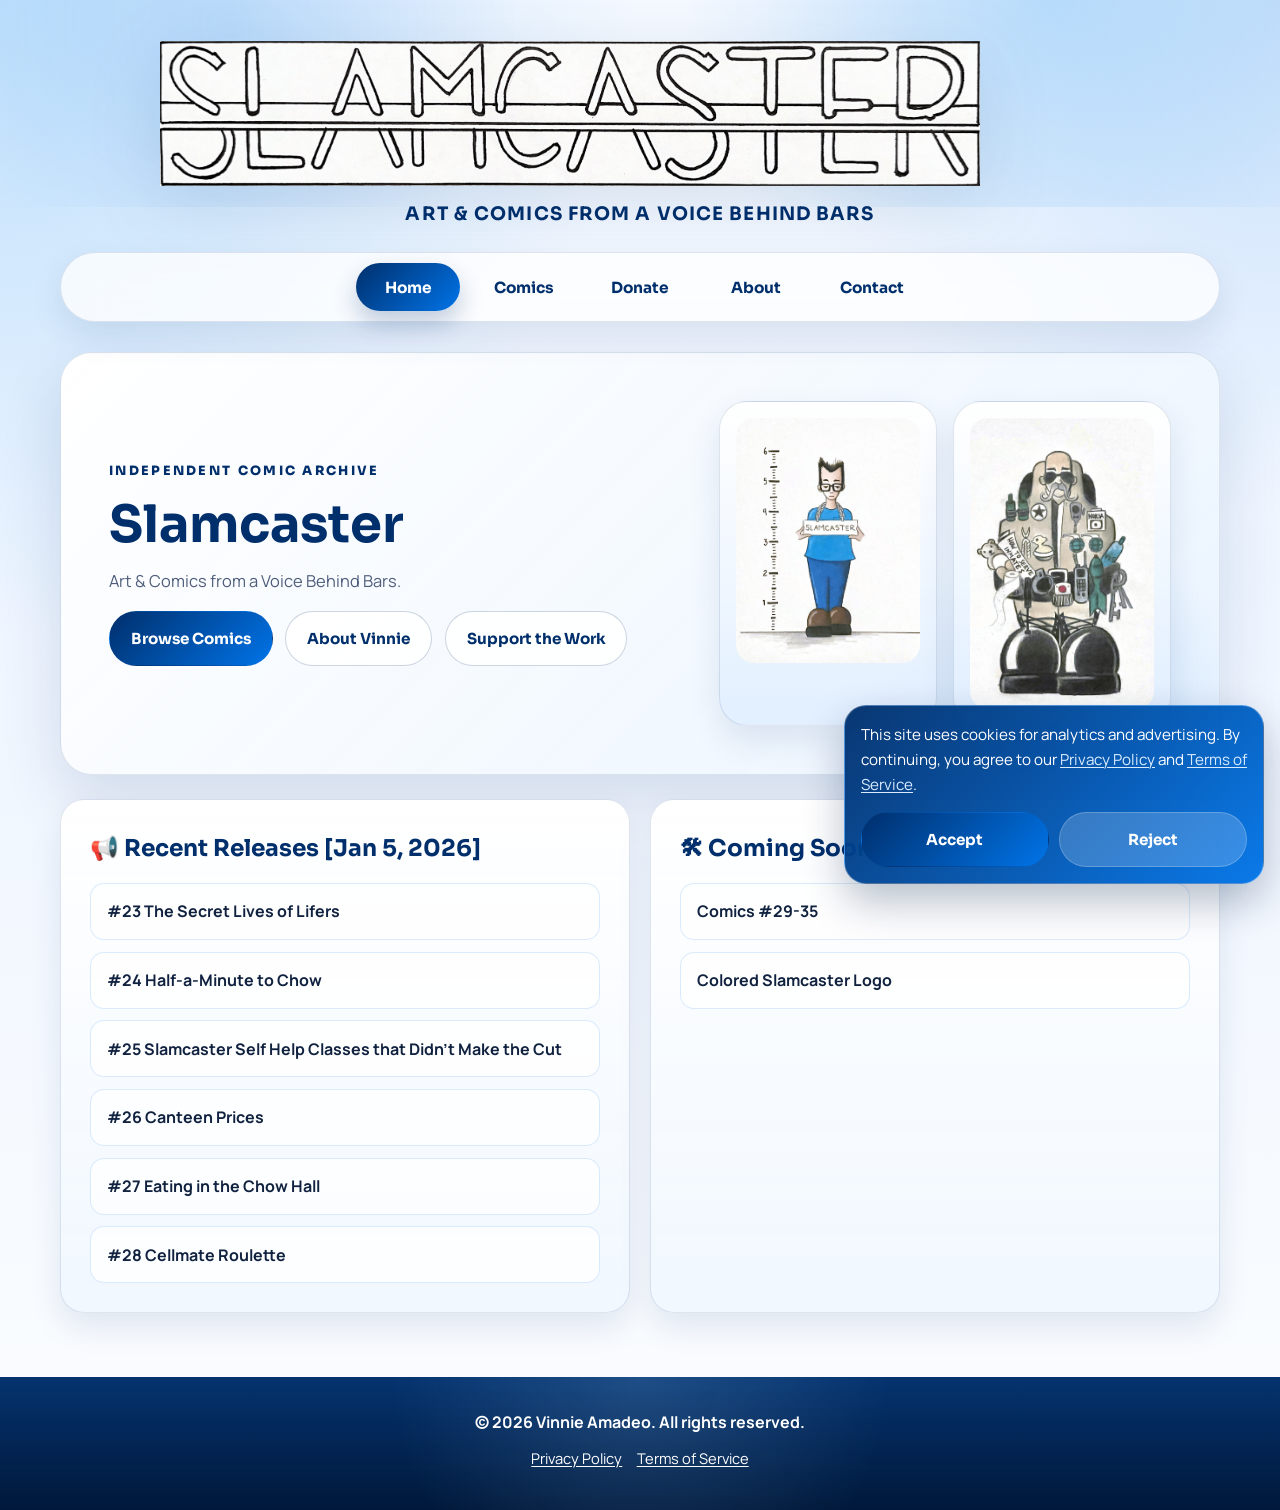
==== index.html @ 53036227 "modernization overhaul" ====
﻿<!DOCTYPE html>
<html lang="en">
<head>
  <meta charset="UTF-8" />
  <meta name="viewport" content="width=device-width, initial-scale=1.0" />
  <title>Slamcaster - Home</title>
  <link rel="icon" type="image/png" href="logos/SCLOGO-PFP-1-min.png" />
  <link rel="stylesheet" href="assets/css/site.css" />
  <script async src="https://www.googletagmanager.com/gtag/js?id=G-ZVPXQR0PH9"></script>
  <script>
    window.dataLayer = window.dataLayer || [];
    function gtag() { dataLayer.push(arguments); }
    gtag("consent", "default", {
      ad_storage: "denied",
      analytics_storage: "denied"
    });
    gtag("js", new Date());
    gtag("config", "G-ZVPXQR0PH9");
  </script>
  <script src="assets/js/site.js" defer></script>
</head>
<body>
  <div class="site-shell">
    <header class="hero-header">
      <div class="page-width header-inner" data-reveal>
        <a class="brand-link" href="index.html" aria-label="Slamcaster home">
          <img class="brand-logo" src="Sc-logo1-1.png" alt="Slamcaster Logo" />
        </a>
        <p class="tagline">Art &amp; Comics from a Voice Behind Bars</p>
      </div>
    </header>

    <div class="nav-shell">
      <div class="page-width nav-inner">
        <button class="menu-toggle" type="button" aria-expanded="false" aria-controls="site-nav" data-menu-toggle>Menu</button>
        <nav class="site-nav" id="site-nav" data-site-nav>
          <a class="nav-link" href="index.html">Home</a>
          <a class="nav-link" href="comics.html">Comics</a>
          <a class="nav-link" href="donate.html">Donate</a>
          <a class="nav-link" href="about.html">About</a>
          <a class="nav-link" href="contact.html">Contact</a>
        </nav>
      </div>
    </div>

    <main class="page page-width">
      <section class="page-hero" data-reveal>
        <div class="hero-copy">
          <p class="eyebrow">Independent Comic Archive</p>
          <h1 class="page-title">Slamcaster</h1>
          <p class="page-intro">Art &amp; Comics from a Voice Behind Bars.</p>
          <div class="hero-actions">
            <a class="button" href="comics.html">Browse Comics</a>
            <a class="button secondary" href="about.html">About Vinnie</a>
            <a class="button secondary" href="donate.html">Support the Work</a>
          </div>
        </div>

        <div class="hero-media">
          <div class="hero-logo-stack">
            <div class="hero-logo-frame">
              <img src="logos/SCLOGO-vinnie-mugshot-1-min.png" alt="Mugshot Logo" />
            </div>
            <div class="hero-logo-frame">
              <img src="logos/SCLOGO-warden-1-min.png" alt="Warden Logo" />
            </div>
          </div>
        </div>
      </section>

      <section class="content-grid two-column-grid">
        <article class="panel" data-reveal>
          <h2 class="panel-title">&#128226; Recent Releases [Jan 5, 2026]</h2>
          <ul class="release-list">
            <li>#23 The Secret Lives of Lifers</li>
            <li>#24 Half-a-Minute to Chow</li>
            <li>#25 Slamcaster Self Help Classes that Didn&#39;t Make the Cut</li>
            <li>#26 Canteen Prices</li>
            <li>#27 Eating in the Chow Hall</li>
            <li>#28 Cellmate Roulette</li>
          </ul>
        </article>

        <article class="panel" data-reveal>
          <h2 class="panel-title">&#128736; Coming Soon</h2>
          <ul class="release-list">
            <li>Comics #29-35</li>
            <li>Colored Slamcaster Logo</li>
          </ul>
        </article>
      </section>
    </main>

    <footer class="site-footer">
      <div class="page-width footer-inner">
        <p class="footer-copy">&copy; 2026 Vinnie Amadeo. All rights reserved.</p>
        <div class="footer-links">
          <a href="privacy.html">Privacy Policy</a>
          <a href="terms.html">Terms of Service</a>
        </div>
      </div>
    </footer>
  </div>
</body>
</html>
---- assets/css/site.css ----
﻿@import url("https://fonts.googleapis.com/css2?family=Manrope:wght@400;500;600;700;800&family=Sora:wght@400;600;700;800&display=swap");

:root {
  --navy: #002f6c;
  --blue: #0074e8;
  --sky: #90caf9;
  --ink: #10223f;
  --muted: #4f5f7b;
  --surface: rgba(255, 255, 255, 0.82);
  --surface-strong: #ffffff;
  --surface-soft: rgba(235, 245, 255, 0.9);
  --border: rgba(0, 47, 108, 0.12);
  --border-strong: rgba(0, 47, 108, 0.2);
  --shadow: 0 24px 60px rgba(0, 47, 108, 0.14);
  --shadow-soft: 0 14px 32px rgba(0, 47, 108, 0.1);
  --radius-xl: 32px;
  --radius-lg: 24px;
  --radius-md: 18px;
  --radius-sm: 14px;
}

*,
*::before,
*::after {
  box-sizing: border-box;
}

html {
  scroll-behavior: smooth;
}

body {
  margin: 0;
  min-height: 100vh;
  font-family: "Manrope", "Trebuchet MS", sans-serif;
  line-height: 1.65;
  color: var(--ink);
  background:
    radial-gradient(circle at top left, rgba(144, 202, 249, 0.55), transparent 32%),
    radial-gradient(circle at top right, rgba(0, 116, 232, 0.18), transparent 26%),
    linear-gradient(180deg, #f5f9ff 0%, #eef5ff 38%, #fbfdff 100%);
}

body::before {
  content: "";
  position: fixed;
  inset: 0;
  pointer-events: none;
  background-image: linear-gradient(rgba(255, 255, 255, 0.28) 1px, transparent 1px),
    linear-gradient(90deg, rgba(255, 255, 255, 0.28) 1px, transparent 1px);
  background-size: 34px 34px;
  mask-image: radial-gradient(circle at center, black 35%, transparent 100%);
  opacity: 0.26;
}

img {
  display: block;
  max-width: 100%;
}

a {
  color: var(--blue);
  text-decoration-thickness: 0.08em;
  text-underline-offset: 0.16em;
}

a:hover {
  text-decoration-color: currentColor;
}

button,
input {
  font: inherit;
}

.site-shell {
  position: relative;
  isolation: isolate;
}

.page-width {
  width: min(1160px, calc(100% - 2rem));
  margin: 0 auto;
}

.hero-header {
  position: relative;
  padding: clamp(1.75rem, 3.2vw, 3rem) 0 1.4rem;
}

.hero-header::before {
  content: "";
  position: absolute;
  inset: 0 0 18% 0;
  background:
    radial-gradient(circle at 18% 12%, rgba(0, 116, 232, 0.12), transparent 28%),
    radial-gradient(circle at 82% 0%, rgba(144, 202, 249, 0.5), transparent 34%);
  z-index: -1;
}

.header-inner {
  display: grid;
  justify-items: center;
  gap: 0.85rem;
  text-align: center;
}

.brand-link {
  display: inline-flex;
  max-width: min(960px, 100%);
}

.brand-logo {
  width: min(100%, 820px);
  height: auto;
  filter: drop-shadow(0 18px 35px rgba(0, 47, 108, 0.12));
}

.tagline {
  margin: 0;
  color: var(--navy);
  font-family: "Sora", "Trebuchet MS", sans-serif;
  font-size: clamp(1rem, 1.45vw, 1.22rem);
  font-weight: 700;
  letter-spacing: 0.06em;
  text-transform: uppercase;
}

.nav-shell {
  position: sticky;
  top: 0;
  z-index: 30;
  padding-bottom: 0.6rem;
}

.nav-inner {
  display: flex;
  align-items: center;
  justify-content: center;
  gap: 1rem;
  padding: 0.6rem 1rem;
  border: 1px solid var(--border);
  border-radius: 999px;
  background: rgba(255, 255, 255, 0.76);
  backdrop-filter: blur(18px);
  box-shadow: var(--shadow-soft);
}

.menu-toggle {
  display: none;
  padding: 0.7rem 1rem;
  border: 1px solid var(--border-strong);
  border-radius: 999px;
  background: var(--surface-strong);
  color: var(--navy);
  font-weight: 800;
  cursor: pointer;
}

.site-nav {
  display: flex;
  flex-wrap: wrap;
  align-items: center;
  justify-content: center;
  gap: 0.75rem;
}

.nav-link {
  display: inline-flex;
  align-items: center;
  justify-content: center;
  min-width: 104px;
  padding: 0.72rem 1.15rem;
  border-radius: 999px;
  color: var(--navy);
  text-decoration: none;
  font-family: "Sora", "Trebuchet MS", sans-serif;
  font-size: 0.96rem;
  font-weight: 700;
  transition: transform 0.2s ease, background-color 0.2s ease, color 0.2s ease,
    box-shadow 0.2s ease;
}

.nav-link:hover,
.nav-link:focus-visible {
  color: var(--surface-strong);
  background: linear-gradient(135deg, var(--navy), var(--blue));
  box-shadow: 0 12px 24px rgba(0, 47, 108, 0.2);
  transform: translateY(-1px);
}

.nav-link[aria-current="page"] {
  color: var(--surface-strong);
  background: linear-gradient(135deg, var(--navy), var(--blue));
  box-shadow: 0 12px 24px rgba(0, 47, 108, 0.24);
}

.page {
  padding: 1.25rem 0 3rem;
}

.page-hero {
  position: relative;
  display: grid;
  grid-template-columns: minmax(0, 1.1fr) minmax(300px, 0.85fr);
  gap: 1.6rem;
  align-items: center;
  padding: clamp(1.5rem, 4vw, 3rem);
  border: 1px solid var(--border);
  border-radius: var(--radius-xl);
  background:
    linear-gradient(135deg, rgba(255, 255, 255, 0.96), rgba(232, 243, 255, 0.9)),
    var(--surface-strong);
  box-shadow: var(--shadow);
  overflow: hidden;
}

.page-hero::after {
  content: "";
  position: absolute;
  inset: auto -5% -45% auto;
  width: min(44vw, 440px);
  aspect-ratio: 1;
  border-radius: 50%;
  background: radial-gradient(circle, rgba(0, 116, 232, 0.16), transparent 68%);
  z-index: 0;
}

.page-hero > * {
  position: relative;
  z-index: 1;
}

.page-hero.hero-single {
  grid-template-columns: 1fr;
}

.hero-copy {
  display: grid;
  gap: 1rem;
}

.eyebrow {
  margin: 0;
  color: var(--navy);
  font-family: "Sora", "Trebuchet MS", sans-serif;
  font-size: 0.8rem;
  font-weight: 800;
  letter-spacing: 0.18em;
  text-transform: uppercase;
}

.page-title {
  margin: 0;
  font-family: "Sora", "Trebuchet MS", sans-serif;
  font-size: clamp(2rem, 4vw, 3.8rem);
  line-height: 1.05;
  color: var(--navy);
}

.page-intro {
  margin: 0;
  max-width: 62ch;
  color: var(--muted);
  font-size: 1.03rem;
}

.hero-actions {
  display: flex;
  flex-wrap: wrap;
  gap: 0.8rem;
}

.hero-media,
.hero-logo-stack,
.image-stack {
  display: grid;
  gap: 1rem;
}

.hero-logo-stack {
  grid-template-columns: repeat(2, minmax(0, 1fr));
}

.hero-logo-frame,
.image-frame,
.landscape-logo-frame {
  padding: 1rem;
  border: 1px solid var(--border);
  border-radius: calc(var(--radius-lg) + 4px);
  background: linear-gradient(180deg, rgba(255, 255, 255, 0.96), rgba(224, 238, 255, 0.92));
  box-shadow: var(--shadow-soft);
}

.hero-logo-frame img,
.image-frame img,
.landscape-logo-frame img {
  width: 100%;
  height: auto;
  border-radius: var(--radius-md);
}

.button {
  display: inline-flex;
  align-items: center;
  justify-content: center;
  gap: 0.45rem;
  padding: 0.88rem 1.3rem;
  border: 1px solid transparent;
  border-radius: 999px;
  background: linear-gradient(135deg, var(--navy), var(--blue));
  color: var(--surface-strong);
  font-family: "Sora", "Trebuchet MS", sans-serif;
  font-size: 0.95rem;
  font-weight: 700;
  text-decoration: none;
  cursor: pointer;
  transition: transform 0.2s ease, box-shadow 0.2s ease, border-color 0.2s ease,
    background-color 0.2s ease;
}

.button:hover,
.button:focus-visible {
  transform: translateY(-1px);
  box-shadow: 0 16px 32px rgba(0, 47, 108, 0.24);
}

.button.secondary {
  border-color: var(--border-strong);
  background: rgba(255, 255, 255, 0.88);
  color: var(--navy);
  box-shadow: none;
}

.button.secondary:hover,
.button.secondary:focus-visible {
  background: var(--surface-strong);
  box-shadow: 0 12px 24px rgba(0, 47, 108, 0.12);
}

.button.small {
  padding: 0.72rem 1rem;
  font-size: 0.88rem;
}

.content-grid {
  display: grid;
  gap: 1.25rem;
  margin-top: 1.5rem;
}

.two-column-grid {
  grid-template-columns: repeat(2, minmax(0, 1fr));
}

.split-layout {
  display: grid;
  grid-template-columns: minmax(0, 1.08fr) minmax(300px, 0.92fr);
  gap: 1.25rem;
  margin-top: 1.5rem;
  align-items: start;
}

.panel,
.legal-article,
.toc-card,
.comic-archive {
  border: 1px solid var(--border);
  border-radius: var(--radius-lg);
  background: linear-gradient(180deg, rgba(255, 255, 255, 0.96), rgba(240, 247, 255, 0.92));
  box-shadow: var(--shadow-soft);
}

.panel {
  padding: clamp(1.2rem, 3vw, 1.8rem);
}

.panel-title {
  margin: 0 0 1rem;
  font-family: "Sora", "Trebuchet MS", sans-serif;
  font-size: clamp(1.15rem, 2vw, 1.45rem);
  color: var(--navy);
}

.panel-subtitle {
  margin: -0.35rem 0 1rem;
  color: var(--muted);
}

.release-list {
  margin: 0;
  padding: 0;
  list-style: none;
  display: grid;
  gap: 0.72rem;
}

.release-list li {
  padding: 0.9rem 1rem;
  border: 1px solid rgba(0, 116, 232, 0.14);
  border-radius: var(--radius-sm);
  background: rgba(255, 255, 255, 0.8);
  font-weight: 700;
  color: var(--ink);
}

.prose-card p,
.legal-article p,
.legal-article li,
.info-card p,
.mail-card p,
.donate-card p {
  margin-top: 0;
  color: var(--ink);
}

.prose-card p:last-child,
.info-card p:last-child,
.mail-card p:last-child,
.donate-card p:last-child {
  margin-bottom: 0;
}

.info-grid {
  display: grid;
  grid-template-columns: repeat(2, minmax(0, 1fr));
  gap: 1.25rem;
  margin-top: 1.5rem;
}

.contact-link {
  font-size: 1.1rem;
  font-weight: 700;
  word-break: break-word;
}

.mail-card address {
  margin: 0;
  font-style: normal;
  font-size: 1.05rem;
  line-height: 1.9;
}

.donate-layout {
  display: grid;
  grid-template-columns: minmax(0, 1.1fr) minmax(300px, 0.9fr);
  gap: 1.25rem;
  margin-top: 1.5rem;
  align-items: start;
}

.fine-print {
  color: var(--muted);
  font-size: 0.96rem;
}

.legal-shell {
  display: grid;
  grid-template-columns: minmax(230px, 280px) minmax(0, 1fr);
  gap: 1.25rem;
  align-items: start;
  margin-top: 1.5rem;
}

.toc-card {
  position: sticky;
  top: 6.2rem;
  padding: 1.15rem;
}

.toc-heading {
  margin: 0 0 0.75rem;
  color: var(--navy);
  font-family: "Sora", "Trebuchet MS", sans-serif;
  font-size: 1rem;
  font-weight: 700;
}

.toc-list {
  display: grid;
  gap: 0.4rem;
}

.toc-list a {
  display: block;
  padding: 0.55rem 0.7rem;
  border-radius: 12px;
  color: var(--muted);
  font-size: 0.94rem;
  font-weight: 700;
  text-decoration: none;
  transition: background-color 0.2s ease, color 0.2s ease;
}

.toc-list a:hover,
.toc-list a:focus-visible {
  background: rgba(0, 116, 232, 0.1);
  color: var(--navy);
}

.toc-list a.toc-sub {
  padding-left: 1.15rem;
  font-size: 0.88rem;
  font-weight: 600;
}

.legal-article {
  padding: clamp(1.3rem, 3vw, 2rem);
}

.legal-article h1,
.legal-article h2,
.legal-article h3 {
  margin-top: 0;
  font-family: "Sora", "Trebuchet MS", sans-serif;
  color: var(--navy);
}

.legal-article h1 {
  margin-bottom: 1.25rem;
  font-size: clamp(1.8rem, 3vw, 2.5rem);
}

.legal-article h2 {
  margin-bottom: 0.7rem;
  font-size: clamp(1.15rem, 2vw, 1.45rem);
}

.legal-article h3 {
  margin-bottom: 0.55rem;
  font-size: 1rem;
}

.legal-article section + section {
  margin-top: 1.4rem;
  padding-top: 1.4rem;
  border-top: 1px solid rgba(0, 47, 108, 0.08);
}

.legal-article ul {
  margin: 0 0 1rem 1.2rem;
  padding: 0;
}

.comic-archive {
  padding: clamp(1.15rem, 3vw, 1.7rem);
  margin-top: 1.5rem;
}

.archive-toolbar {
  display: grid;
  grid-template-columns: minmax(0, 1fr) auto auto;
  gap: 0.85rem;
  align-items: center;
  margin-bottom: 1rem;
}

.search-field {
  display: block;
}

.search-field input {
  width: 100%;
  padding: 0.92rem 1rem;
  border: 1px solid var(--border-strong);
  border-radius: 999px;
  background: rgba(255, 255, 255, 0.88);
  color: var(--ink);
}

.search-field input:focus {
  outline: 2px solid rgba(0, 116, 232, 0.18);
  outline-offset: 2px;
  border-color: rgba(0, 116, 232, 0.38);
}

.count-pill {
  display: inline-flex;
  align-items: center;
  justify-content: center;
  min-height: 46px;
  padding: 0.75rem 1rem;
  border-radius: 999px;
  background: rgba(0, 47, 108, 0.08);
  color: var(--navy);
  font-family: "Sora", "Trebuchet MS", sans-serif;
  font-size: 0.9rem;
  font-weight: 700;
}

.toolbar-actions {
  display: flex;
  flex-wrap: wrap;
  justify-content: flex-end;
  gap: 0.7rem;
}

.comic-grid {
  display: grid;
  grid-template-columns: repeat(2, minmax(0, 1fr));
  gap: 1rem;
}

.comic-card {
  border: 1px solid rgba(0, 47, 108, 0.1);
  border-radius: 22px;
  background: rgba(255, 255, 255, 0.84);
  box-shadow: 0 12px 26px rgba(0, 47, 108, 0.08);
  overflow: hidden;
}

.comic-toggle {
  width: 100%;
  display: flex;
  align-items: center;
  justify-content: space-between;
  gap: 1rem;
  padding: 1rem 1.1rem;
  border: 0;
  background: transparent;
  color: var(--ink);
  text-align: left;
  cursor: pointer;
}

.comic-name {
  font-family: "Sora", "Trebuchet MS", sans-serif;
  font-size: 1rem;
  font-weight: 700;
  color: var(--navy);
}

.comic-arrow {
  flex: 0 0 auto;
  color: var(--blue);
  font-size: 1rem;
  transition: transform 0.25s ease;
}

.comic-card.is-open .comic-arrow {
  transform: rotate(90deg);
}

.comic-panel {
  display: grid;
  grid-template-rows: 0fr;
  transition: grid-template-rows 0.35s ease;
}

.comic-card.is-open .comic-panel {
  grid-template-rows: 1fr;
}

.comic-panel-inner {
  overflow: hidden;
}

.comic-panel-content {
  padding: 0 1.1rem 1.1rem;
}

.comic-actions {
  display: flex;
  flex-wrap: wrap;
  align-items: center;
  justify-content: space-between;
  gap: 0.75rem;
  margin-bottom: 0.9rem;
  color: var(--muted);
  font-size: 0.9rem;
}

.comic-link {
  display: block;
  border-radius: 18px;
  overflow: hidden;
  box-shadow: var(--shadow-soft);
}

.comic-image {
  width: 100%;
  height: auto;
  background: var(--surface-strong);
}

.empty-state {
  margin: 0 0 1rem;
  color: var(--muted);
  font-weight: 700;
}

.landscape-logo-frame {
  margin-top: 1.5rem;
}

.site-footer {
  margin-top: 1rem;
  padding: 2rem 0 2.5rem;
  background:
    radial-gradient(circle at top center, rgba(144, 202, 249, 0.18), transparent 38%),
    linear-gradient(180deg, rgba(0, 47, 108, 0.98), rgba(0, 24, 58, 1));
  color: var(--surface-strong);
}

.footer-inner {
  display: grid;
  gap: 0.65rem;
  justify-items: center;
  text-align: center;
}

.footer-copy {
  margin: 0;
  font-weight: 700;
}

.footer-links {
  display: flex;
  flex-wrap: wrap;
  justify-content: center;
  gap: 0.9rem;
}

.footer-links a {
  color: var(--surface-strong);
  font-size: 0.92rem;
  text-decoration: underline;
}

.cookie-banner {
  position: fixed;
  right: 1rem;
  bottom: 1rem;
  width: min(420px, calc(100% - 2rem));
  padding: 1rem;
  border: 1px solid rgba(255, 255, 255, 0.28);
  border-radius: 22px;
  background: linear-gradient(135deg, rgba(0, 47, 108, 0.96), rgba(0, 116, 232, 0.96));
  color: var(--surface-strong);
  box-shadow: 0 18px 42px rgba(0, 28, 68, 0.28);
  z-index: 50;
}

.cookie-banner p {
  margin: 0 0 0.9rem;
  font-size: 0.95rem;
}

.cookie-banner a {
  color: #d9ecff;
}

.cookie-actions {
  display: flex;
  flex-wrap: wrap;
  gap: 0.65rem;
}

.cookie-actions .button {
  flex: 1 1 140px;
}

.cookie-actions .button.secondary {
  background: rgba(255, 255, 255, 0.18);
  border-color: rgba(255, 255, 255, 0.22);
  color: var(--surface-strong);
}

.sr-only {
  position: absolute;
  width: 1px;
  height: 1px;
  padding: 0;
  margin: -1px;
  overflow: hidden;
  clip: rect(0, 0, 0, 0);
  white-space: nowrap;
  border: 0;
}

.js-ready [data-reveal] {
  opacity: 0;
  transform: translateY(18px);
  transition: opacity 0.45s ease, transform 0.45s ease;
}

.js-ready [data-reveal].is-visible {
  opacity: 1;
  transform: translateY(0);
}

@media (max-width: 980px) {
  .page-hero,
  .split-layout,
  .donate-layout,
  .legal-shell,
  .info-grid {
    grid-template-columns: 1fr;
  }

  .hero-logo-stack,
  .comic-grid,
  .two-column-grid {
    grid-template-columns: 1fr;
  }

  .toc-card {
    position: static;
  }

  .archive-toolbar {
    grid-template-columns: 1fr;
  }

  .toolbar-actions {
    justify-content: flex-start;
  }
}

@media (max-width: 700px) {
  .page-width {
    width: min(100%, calc(100% - 1rem));
  }

  .nav-inner {
    justify-content: space-between;
    border-radius: 28px;
  }

  .menu-toggle {
    display: inline-flex;
  }

  .site-nav {
    position: absolute;
    top: calc(100% + 0.6rem);
    left: 0;
    right: 0;
    display: none;
    padding: 0.75rem;
    border: 1px solid var(--border);
    border-radius: 24px;
    background: rgba(255, 255, 255, 0.96);
    box-shadow: var(--shadow-soft);
  }

  .site-nav.is-open {
    display: grid;
  }

  .nav-link {
    width: 100%;
  }

  .hero-actions,
  .cookie-actions {
    flex-direction: column;
  }

  .button,
  .button.small {
    width: 100%;
  }

  .comic-actions {
    align-items: flex-start;
    flex-direction: column;
  }
}

@media (prefers-reduced-motion: reduce) {
  html {
    scroll-behavior: auto;
  }

  *,
  *::before,
  *::after {
    animation: none !important;
    transition: none !important;
  }
}
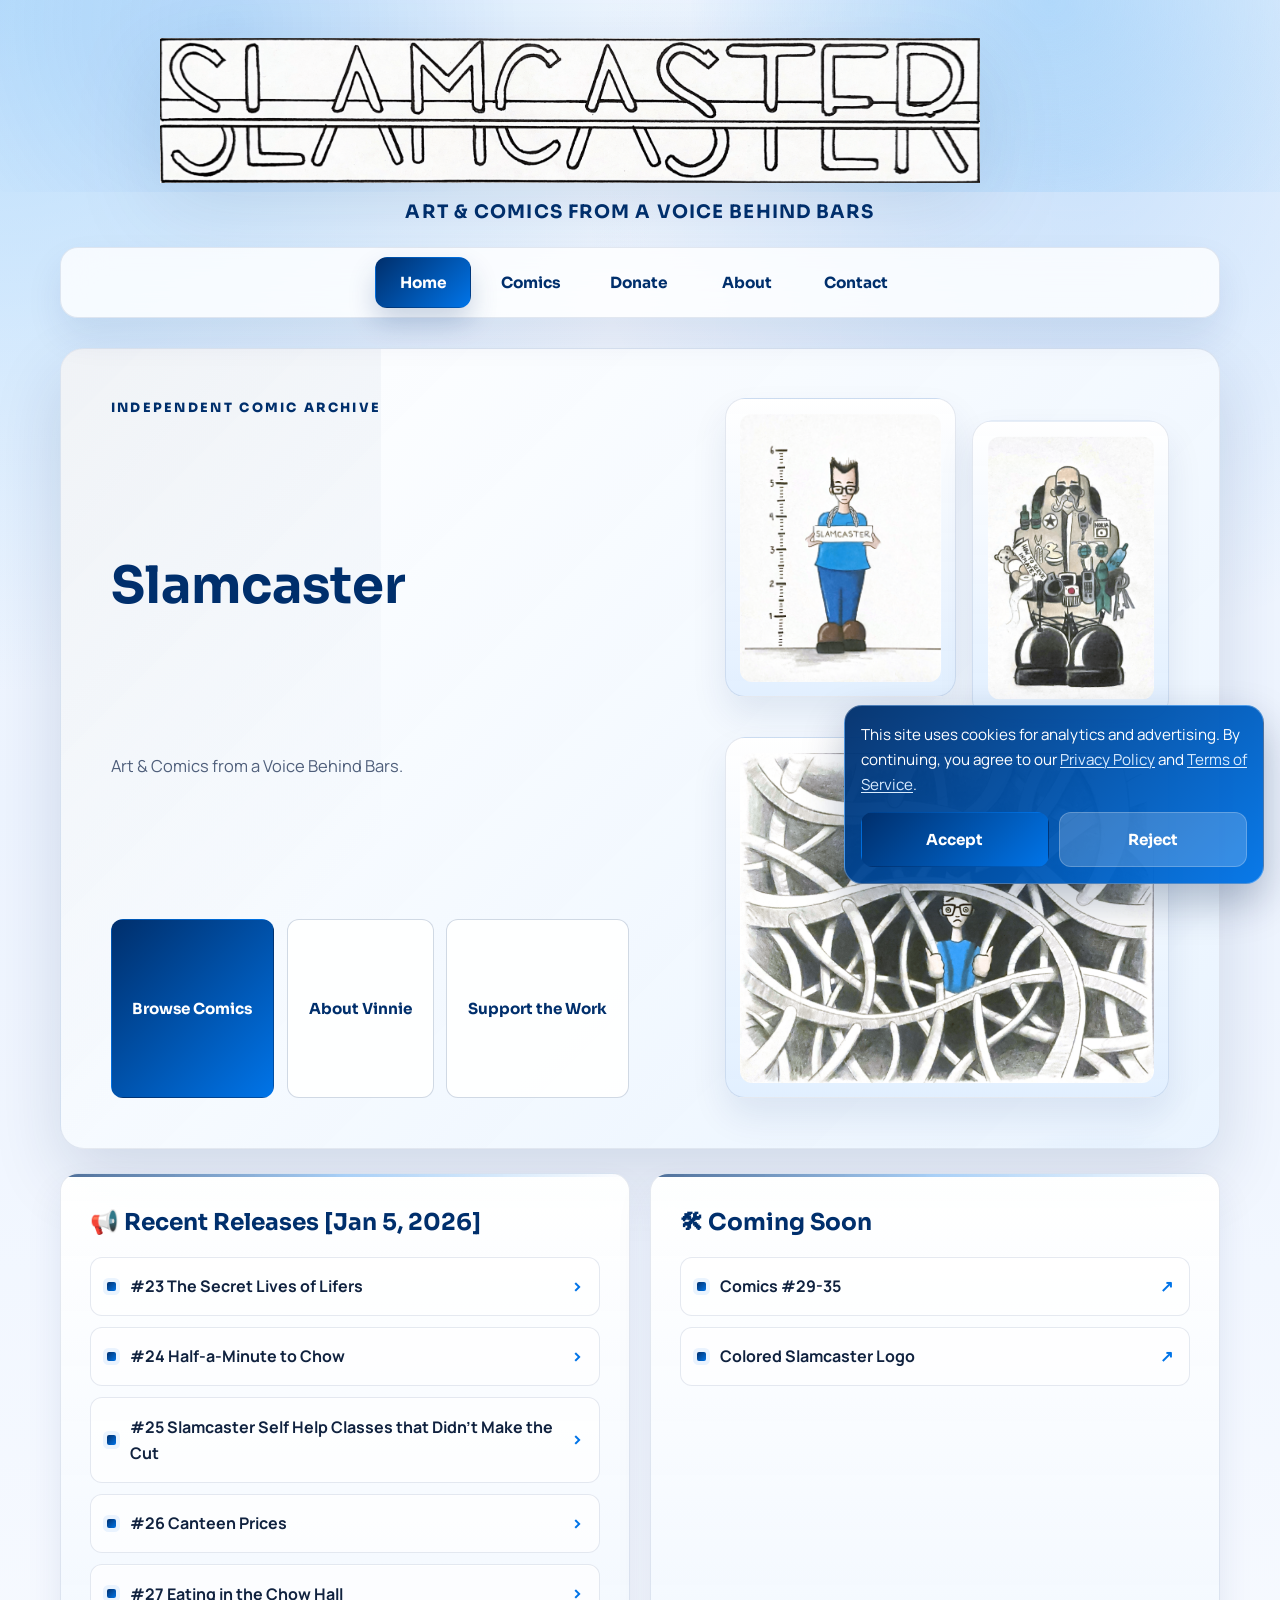
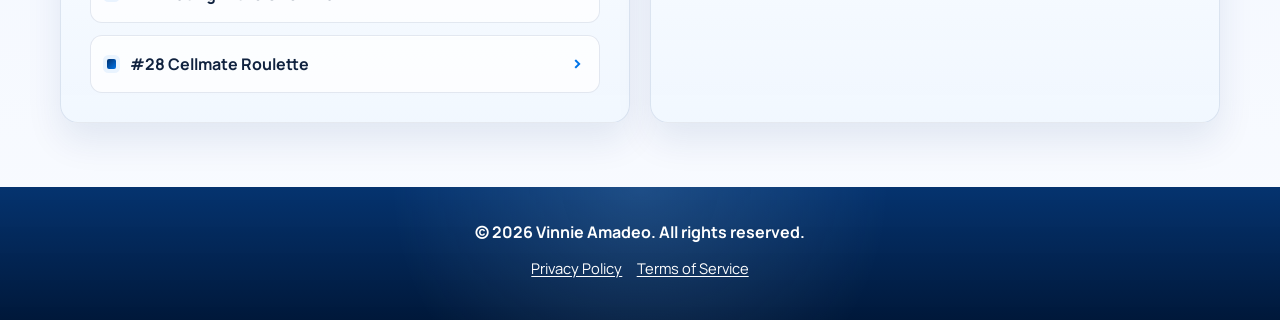
==== commit ff2af07f: "update jacq" ====
--- a/index.html
+++ b/index.html
@@ -44,8 +44,8 @@
     </div>
 
     <main class="page page-width">
-      <section class="page-hero" data-reveal>
-        <div class="hero-copy">
+      <section class="page-hero home-hero" data-reveal>
+        <div class="hero-copy home-hero-copy">
           <p class="eyebrow">Independent Comic Archive</p>
           <h1 class="page-title">Slamcaster</h1>
           <p class="page-intro">Art &amp; Comics from a Voice Behind Bars.</p>
@@ -56,36 +56,41 @@
           </div>
         </div>
 
-        <div class="hero-media">
-          <div class="hero-logo-stack">
-            <div class="hero-logo-frame">
-              <img src="logos/SCLOGO-vinnie-mugshot-1-min.png" alt="Mugshot Logo" />
+        <div class="hero-media home-hero-media">
+          <div class="hero-showcase">
+            <div class="hero-showcase-top">
+              <div class="hero-logo-frame hero-logo-frame-tall">
+                <img src="logos/SCLOGO-vinnie-mugshot-1-min.png" alt="Mugshot Logo" />
+              </div>
+              <div class="hero-logo-frame hero-logo-frame-offset">
+                <img src="logos/SCLOGO-warden-1-min.png" alt="Warden Logo" />
+              </div>
             </div>
-            <div class="hero-logo-frame">
-              <img src="logos/SCLOGO-warden-1-min.png" alt="Warden Logo" />
+            <div class="landscape-logo-frame hero-showcase-wide">
+              <img src="logos/SCLOGO-vinnie-bars-1-min.png" alt="Landscape Logo" />
             </div>
           </div>
         </div>
       </section>
 
-      <section class="content-grid two-column-grid">
-        <article class="panel" data-reveal>
+      <section class="content-grid two-column-grid home-list-grid">
+        <article class="panel home-panel" data-reveal>
           <h2 class="panel-title">&#128226; Recent Releases [Jan 5, 2026]</h2>
           <ul class="release-list">
-            <li>#23 The Secret Lives of Lifers</li>
-            <li>#24 Half-a-Minute to Chow</li>
-            <li>#25 Slamcaster Self Help Classes that Didn&#39;t Make the Cut</li>
-            <li>#26 Canteen Prices</li>
-            <li>#27 Eating in the Chow Hall</li>
-            <li>#28 Cellmate Roulette</li>
+            <li><a class="release-link" href="comics.html#comic-23">#23 The Secret Lives of Lifers</a></li>
+            <li><a class="release-link" href="comics.html#comic-24">#24 Half-a-Minute to Chow</a></li>
+            <li><a class="release-link" href="comics.html#comic-25">#25 Slamcaster Self Help Classes that Didn&#39;t Make the Cut</a></li>
+            <li><a class="release-link" href="comics.html#comic-26">#26 Canteen Prices</a></li>
+            <li><a class="release-link" href="comics.html#comic-27">#27 Eating in the Chow Hall</a></li>
+            <li><a class="release-link" href="comics.html#comic-28">#28 Cellmate Roulette</a></li>
           </ul>
         </article>
 
-        <article class="panel" data-reveal>
+        <article class="panel home-panel" data-reveal>
           <h2 class="panel-title">&#128736; Coming Soon</h2>
           <ul class="release-list">
-            <li>Comics #29-35</li>
-            <li>Colored Slamcaster Logo</li>
+            <li><a class="release-link release-link-upcoming" href="comics.html#upcoming-comics-29-35">Comics #29-35</a></li>
+            <li><a class="release-link release-link-upcoming" href="comics.html#upcoming-colored-slamcaster-logo">Colored Slamcaster Logo</a></li>
           </ul>
         </article>
       </section>
--- a/assets/css/site.css
+++ b/assets/css/site.css
@@ -6,17 +6,17 @@
   --sky: #90caf9;
   --ink: #10223f;
   --muted: #4f5f7b;
-  --surface: rgba(255, 255, 255, 0.82);
+  --surface: rgba(255, 255, 255, 0.84);
   --surface-strong: #ffffff;
-  --surface-soft: rgba(235, 245, 255, 0.9);
-  --border: rgba(0, 47, 108, 0.12);
-  --border-strong: rgba(0, 47, 108, 0.2);
-  --shadow: 0 24px 60px rgba(0, 47, 108, 0.14);
-  --shadow-soft: 0 14px 32px rgba(0, 47, 108, 0.1);
-  --radius-xl: 32px;
-  --radius-lg: 24px;
-  --radius-md: 18px;
-  --radius-sm: 14px;
+  --surface-soft: rgba(233, 243, 255, 0.9);
+  --border: rgba(0, 47, 108, 0.1);
+  --border-strong: rgba(0, 47, 108, 0.18);
+  --shadow: 0 28px 70px rgba(0, 34, 82, 0.14);
+  --shadow-soft: 0 18px 36px rgba(0, 47, 108, 0.09);
+  --radius-xl: 24px;
+  --radius-lg: 18px;
+  --radius-md: 12px;
+  --radius-sm: 8px;
 }
 
 *,
@@ -36,9 +36,9 @@
   line-height: 1.65;
   color: var(--ink);
   background:
-    radial-gradient(circle at top left, rgba(144, 202, 249, 0.55), transparent 32%),
-    radial-gradient(circle at top right, rgba(0, 116, 232, 0.18), transparent 26%),
-    linear-gradient(180deg, #f5f9ff 0%, #eef5ff 38%, #fbfdff 100%);
+    radial-gradient(circle at top left, rgba(144, 202, 249, 0.58), transparent 30%),
+    radial-gradient(circle at 84% 8%, rgba(0, 116, 232, 0.16), transparent 24%),
+    linear-gradient(180deg, #f3f8ff 0%, #edf4ff 42%, #f9fbff 100%);
 }
 
 body::before {
@@ -48,9 +48,9 @@
   pointer-events: none;
   background-image: linear-gradient(rgba(255, 255, 255, 0.28) 1px, transparent 1px),
     linear-gradient(90deg, rgba(255, 255, 255, 0.28) 1px, transparent 1px);
-  background-size: 34px 34px;
+  background-size: 42px 42px;
   mask-image: radial-gradient(circle at center, black 35%, transparent 100%);
-  opacity: 0.26;
+  opacity: 0.18;
 }
 
 img {
@@ -85,16 +85,16 @@
 
 .hero-header {
   position: relative;
-  padding: clamp(1.75rem, 3.2vw, 3rem) 0 1.4rem;
+  padding: clamp(1.5rem, 3vw, 2.75rem) 0 1.2rem;
 }
 
 .hero-header::before {
   content: "";
   position: absolute;
-  inset: 0 0 18% 0;
+  inset: 0 0 22% 0;
   background:
     radial-gradient(circle at 18% 12%, rgba(0, 116, 232, 0.12), transparent 28%),
-    radial-gradient(circle at 82% 0%, rgba(144, 202, 249, 0.5), transparent 34%);
+    radial-gradient(circle at 82% 0%, rgba(144, 202, 249, 0.55), transparent 34%);
   z-index: -1;
 }
 
@@ -113,7 +113,7 @@
 .brand-logo {
   width: min(100%, 820px);
   height: auto;
-  filter: drop-shadow(0 18px 35px rgba(0, 47, 108, 0.12));
+  filter: drop-shadow(0 22px 42px rgba(0, 47, 108, 0.12));
 }
 
 .tagline {
@@ -140,9 +140,9 @@
   gap: 1rem;
   padding: 0.6rem 1rem;
   border: 1px solid var(--border);
-  border-radius: 999px;
-  background: rgba(255, 255, 255, 0.76);
-  backdrop-filter: blur(18px);
+  border-radius: 18px;
+  background: rgba(255, 255, 255, 0.8);
+  backdrop-filter: blur(20px);
   box-shadow: var(--shadow-soft);
 }
 
@@ -150,7 +150,7 @@
   display: none;
   padding: 0.7rem 1rem;
   border: 1px solid var(--border-strong);
-  border-radius: 999px;
+  border-radius: 12px;
   background: var(--surface-strong);
   color: var(--navy);
   font-weight: 800;
@@ -169,9 +169,10 @@
   display: inline-flex;
   align-items: center;
   justify-content: center;
-  min-width: 104px;
-  padding: 0.72rem 1.15rem;
-  border-radius: 999px;
+  min-width: 96px;
+  padding: 0.72rem 1rem;
+  border: 1px solid transparent;
+  border-radius: 12px;
   color: var(--navy);
   text-decoration: none;
   font-family: "Sora", "Trebuchet MS", sans-serif;
@@ -183,16 +184,17 @@
 
 .nav-link:hover,
 .nav-link:focus-visible {
-  color: var(--surface-strong);
-  background: linear-gradient(135deg, var(--navy), var(--blue));
-  box-shadow: 0 12px 24px rgba(0, 47, 108, 0.2);
+  color: var(--navy);
+  border-color: rgba(0, 116, 232, 0.16);
+  background: rgba(233, 243, 255, 0.92);
+  box-shadow: 0 10px 22px rgba(0, 47, 108, 0.1);
   transform: translateY(-1px);
 }
 
 .nav-link[aria-current="page"] {
   color: var(--surface-strong);
   background: linear-gradient(135deg, var(--navy), var(--blue));
-  box-shadow: 0 12px 24px rgba(0, 47, 108, 0.24);
+  box-shadow: 0 14px 28px rgba(0, 47, 108, 0.2);
 }
 
 .page {
@@ -203,26 +205,36 @@
   position: relative;
   display: grid;
   grid-template-columns: minmax(0, 1.1fr) minmax(300px, 0.85fr);
-  gap: 1.6rem;
+  gap: clamp(1.4rem, 3vw, 2.4rem);
   align-items: center;
-  padding: clamp(1.5rem, 4vw, 3rem);
+  padding: clamp(1.5rem, 4vw, 3.1rem);
   border: 1px solid var(--border);
   border-radius: var(--radius-xl);
   background:
-    linear-gradient(135deg, rgba(255, 255, 255, 0.96), rgba(232, 243, 255, 0.9)),
+    linear-gradient(135deg, rgba(255, 255, 255, 0.97), rgba(232, 243, 255, 0.92)),
     var(--surface-strong);
   box-shadow: var(--shadow);
   overflow: hidden;
+  backdrop-filter: blur(14px);
 }
 
 .page-hero::after {
   content: "";
   position: absolute;
-  inset: auto -5% -45% auto;
-  width: min(44vw, 440px);
+  inset: auto -8% -48% auto;
+  width: min(42vw, 420px);
   aspect-ratio: 1;
   border-radius: 50%;
-  background: radial-gradient(circle, rgba(0, 116, 232, 0.16), transparent 68%);
+  background: radial-gradient(circle, rgba(0, 116, 232, 0.16), transparent 66%);
+  z-index: 0;
+}
+
+.page-hero::before {
+  content: "";
+  position: absolute;
+  inset: 0 auto 0 0;
+  width: min(42%, 320px);
+  background: linear-gradient(135deg, rgba(0, 47, 108, 0.06), transparent 75%);
   z-index: 0;
 }
 
@@ -233,6 +245,10 @@
 
 .page-hero.hero-single {
   grid-template-columns: 1fr;
+}
+
+.home-hero {
+  align-items: stretch;
 }
 
 .hero-copy {
@@ -278,6 +294,18 @@
   gap: 1rem;
 }
 
+.hero-showcase {
+  display: grid;
+  gap: 1rem;
+  height: 100%;
+}
+
+.hero-showcase-top {
+  display: grid;
+  grid-template-columns: minmax(0, 1.08fr) minmax(0, 0.92fr);
+  gap: 1rem;
+}
+
 .hero-logo-stack {
   grid-template-columns: repeat(2, minmax(0, 1fr));
 }
@@ -285,9 +313,9 @@
 .hero-logo-frame,
 .image-frame,
 .landscape-logo-frame {
-  padding: 1rem;
+  padding: 0.9rem;
   border: 1px solid var(--border);
-  border-radius: calc(var(--radius-lg) + 4px);
+  border-radius: calc(var(--radius-lg) + 2px);
   background: linear-gradient(180deg, rgba(255, 255, 255, 0.96), rgba(224, 238, 255, 0.92));
   box-shadow: var(--shadow-soft);
 }
@@ -298,6 +326,18 @@
   width: 100%;
   height: auto;
   border-radius: var(--radius-md);
+}
+
+.hero-logo-frame-tall {
+  align-self: stretch;
+}
+
+.hero-logo-frame-offset {
+  transform: translateY(1.4rem);
+}
+
+.hero-showcase-wide {
+  margin-top: 0.15rem;
 }
 
 .button {
@@ -307,7 +347,7 @@
   gap: 0.45rem;
   padding: 0.88rem 1.3rem;
   border: 1px solid transparent;
-  border-radius: 999px;
+  border-radius: 12px;
   background: linear-gradient(135deg, var(--navy), var(--blue));
   color: var(--surface-strong);
   font-family: "Sora", "Trebuchet MS", sans-serif;
@@ -369,10 +409,22 @@
   border-radius: var(--radius-lg);
   background: linear-gradient(180deg, rgba(255, 255, 255, 0.96), rgba(240, 247, 255, 0.92));
   box-shadow: var(--shadow-soft);
+  backdrop-filter: blur(14px);
 }
 
 .panel {
   padding: clamp(1.2rem, 3vw, 1.8rem);
+  position: relative;
+  overflow: hidden;
+}
+
+.panel::before {
+  content: "";
+  position: absolute;
+  inset: 0 0 auto 0;
+  height: 3px;
+  background: linear-gradient(90deg, rgba(0, 47, 108, 0.92), rgba(0, 116, 232, 0.45), transparent);
+  opacity: 0.75;
 }
 
 .panel-title {
@@ -396,12 +448,78 @@
 }
 
 .release-list li {
-  padding: 0.9rem 1rem;
-  border: 1px solid rgba(0, 116, 232, 0.14);
-  border-radius: var(--radius-sm);
-  background: rgba(255, 255, 255, 0.8);
+  margin: 0;
+}
+
+.release-link,
+.future-release-item {
+  display: grid;
+  grid-template-columns: auto 1fr auto;
+  align-items: center;
+  gap: 0.85rem;
+  width: 100%;
+  padding: 0.95rem 1rem;
+  border: 1px solid rgba(0, 47, 108, 0.1);
+  border-radius: 12px;
+  background: rgba(255, 255, 255, 0.74);
+  color: var(--ink);
   font-weight: 700;
-  color: var(--ink);
+  box-shadow: inset 0 1px 0 rgba(255, 255, 255, 0.58);
+}
+
+.release-link {
+  text-decoration: none;
+  transition: transform 0.2s ease, box-shadow 0.2s ease, border-color 0.2s ease,
+    background-color 0.2s ease;
+}
+
+.release-link::before,
+.future-release-item::before {
+  content: "";
+  width: 0.58rem;
+  height: 0.58rem;
+  border-radius: 2px;
+  background: linear-gradient(135deg, var(--navy), var(--blue));
+  box-shadow: 0 0 0 4px rgba(0, 116, 232, 0.08);
+}
+
+.release-link::after {
+  content: "\203A";
+  color: var(--blue);
+  font-size: 1.2rem;
+  line-height: 1;
+}
+
+.release-link:hover,
+.release-link:focus-visible {
+  transform: translateX(4px);
+  border-color: rgba(0, 116, 232, 0.26);
+  background: rgba(246, 250, 255, 0.96);
+  box-shadow: 0 16px 28px rgba(0, 47, 108, 0.1);
+}
+
+.release-link-upcoming::after {
+  content: "\2197";
+  font-size: 1rem;
+}
+
+.home-panel {
+  min-height: 100%;
+}
+
+.home-list-grid {
+  align-items: stretch;
+}
+
+.about-layout,
+.visual-card {
+  align-items: stretch;
+}
+
+.visual-card {
+  display: grid;
+  gap: 1rem;
+  align-content: start;
 }
 
 .prose-card p,
@@ -447,6 +565,20 @@
   gap: 1.25rem;
   margin-top: 1.5rem;
   align-items: start;
+}
+
+.donate-layout-single {
+  grid-template-columns: minmax(0, 760px);
+  justify-content: center;
+}
+
+.donate-image-frame {
+  height: 100%;
+}
+
+.donate-notice-card {
+  justify-self: center;
+  width: 100%;
 }
 
 .fine-print {
@@ -563,7 +695,7 @@
   width: 100%;
   padding: 0.92rem 1rem;
   border: 1px solid var(--border-strong);
-  border-radius: 999px;
+  border-radius: 14px;
   background: rgba(255, 255, 255, 0.88);
   color: var(--ink);
 }
@@ -580,7 +712,7 @@
   justify-content: center;
   min-height: 46px;
   padding: 0.75rem 1rem;
-  border-radius: 999px;
+  border-radius: 14px;
   background: rgba(0, 47, 108, 0.08);
   color: var(--navy);
   font-family: "Sora", "Trebuchet MS", sans-serif;
@@ -603,10 +735,22 @@
 
 .comic-card {
   border: 1px solid rgba(0, 47, 108, 0.1);
-  border-radius: 22px;
+  border-radius: 16px;
   background: rgba(255, 255, 255, 0.84);
-  box-shadow: 0 12px 26px rgba(0, 47, 108, 0.08);
+  box-shadow: 0 14px 28px rgba(0, 47, 108, 0.08);
   overflow: hidden;
+  scroll-margin-top: 7rem;
+  transition: border-color 0.2s ease, box-shadow 0.2s ease, transform 0.2s ease;
+}
+
+.comic-card.is-open {
+  border-color: rgba(0, 47, 108, 0.16);
+  box-shadow: 0 20px 38px rgba(0, 47, 108, 0.12);
+}
+
+.comic-card:target {
+  border-color: rgba(0, 116, 232, 0.36);
+  box-shadow: 0 24px 42px rgba(0, 47, 108, 0.16);
 }
 
 .comic-toggle {
@@ -621,6 +765,17 @@
   color: var(--ink);
   text-align: left;
   cursor: pointer;
+  transition: background-color 0.2s ease;
+}
+
+.comic-toggle:hover,
+.comic-toggle:focus-visible {
+  background: rgba(233, 243, 255, 0.7);
+}
+
+.comic-card.is-open .comic-toggle {
+  background: linear-gradient(180deg, rgba(248, 251, 255, 0.98), rgba(239, 247, 255, 0.94));
+  border-bottom: 1px solid rgba(0, 47, 108, 0.08);
 }
 
 .comic-name {
@@ -672,7 +827,7 @@
 
 .comic-link {
   display: block;
-  border-radius: 18px;
+  border-radius: 12px;
   overflow: hidden;
   box-shadow: var(--shadow-soft);
 }
@@ -691,6 +846,24 @@
 
 .landscape-logo-frame {
   margin-top: 1.5rem;
+}
+
+.future-release-panel {
+  margin-top: 1.25rem;
+}
+
+.future-release-list {
+  grid-template-columns: repeat(2, minmax(0, 1fr));
+}
+
+.future-release-item {
+  scroll-margin-top: 7rem;
+}
+
+.future-release-item:target {
+  border-color: rgba(0, 116, 232, 0.36);
+  background: rgba(245, 250, 255, 0.98);
+  box-shadow: 0 18px 34px rgba(0, 47, 108, 0.12);
 }
 
 .site-footer {
@@ -734,7 +907,7 @@
   width: min(420px, calc(100% - 2rem));
   padding: 1rem;
   border: 1px solid rgba(255, 255, 255, 0.28);
-  border-radius: 22px;
+  border-radius: 18px;
   background: linear-gradient(135deg, rgba(0, 47, 108, 0.96), rgba(0, 116, 232, 0.96));
   color: var(--surface-strong);
   box-shadow: 0 18px 42px rgba(0, 28, 68, 0.28);
@@ -789,6 +962,123 @@
   transform: translateY(0);
 }
 
+.legal-toolbar {
+  display: grid;
+  grid-template-columns: minmax(0, 1fr) auto;
+  gap: 1rem;
+  align-items: start;
+  margin-bottom: 1rem;
+  padding: 1rem;
+  border: 1px solid rgba(0, 47, 108, 0.1);
+  border-radius: 16px;
+  background: rgba(255, 255, 255, 0.78);
+  box-shadow: inset 0 1px 0 rgba(255, 255, 255, 0.55);
+}
+
+.legal-toolbar-main {
+  display: grid;
+  gap: 0.75rem;
+}
+
+.legal-toolbar-copy {
+  margin: 0;
+  color: var(--muted);
+  font-size: 0.95rem;
+}
+
+.legal-search {
+  max-width: 520px;
+}
+
+.legal-toolbar-side {
+  display: grid;
+  gap: 0.75rem;
+  justify-items: end;
+}
+
+.legal-count {
+  min-width: 118px;
+}
+
+.legal-toolbar-actions {
+  justify-content: flex-end;
+}
+
+.legal-article[data-legal-accordion] {
+  padding-bottom: 1.2rem;
+}
+
+.legal-article[data-legal-accordion] > section {
+  margin-top: 0;
+}
+
+.legal-section {
+  overflow: hidden;
+  border: 1px solid rgba(0, 47, 108, 0.12);
+  border-radius: 16px;
+  background: rgba(255, 255, 255, 0.78);
+  box-shadow: 0 10px 24px rgba(0, 47, 108, 0.08);
+}
+
+.legal-section + .legal-section {
+  margin-top: 0.9rem;
+}
+
+.legal-section[hidden] {
+  display: none;
+}
+
+.legal-summary {
+  display: flex;
+  align-items: center;
+  justify-content: space-between;
+  gap: 1rem;
+  padding: 1rem 1.15rem;
+  cursor: pointer;
+  list-style: none;
+  background: linear-gradient(180deg, rgba(255, 255, 255, 0.92), rgba(236, 245, 255, 0.9));
+}
+
+.legal-summary::-webkit-details-marker {
+  display: none;
+}
+
+.legal-summary::marker {
+  content: "";
+}
+
+.legal-summary-title {
+  color: var(--navy);
+  font-family: "Sora", "Trebuchet MS", sans-serif;
+  font-size: 0.96rem;
+  font-weight: 700;
+}
+
+.legal-summary-meta {
+  flex: 0 0 auto;
+  color: var(--muted);
+  font-size: 0.82rem;
+  font-weight: 700;
+  letter-spacing: 0.04em;
+  text-transform: uppercase;
+}
+
+.legal-section[open] .legal-summary {
+  border-bottom: 1px solid rgba(0, 47, 108, 0.09);
+}
+
+.legal-section-body {
+  padding: 1rem 1.15rem 1.15rem;
+}
+
+.legal-section-body p:last-child,
+.legal-section-body ul:last-child {
+  margin-bottom: 0;
+}
+
+.legal-section-body h3 {
+  margin-top: 1.2rem;
+}
 @media (max-width: 980px) {
   .page-hero,
   .split-layout,
@@ -799,11 +1089,17 @@
   }
 
   .hero-logo-stack,
+  .hero-showcase-top,
+  .future-release-list,
   .comic-grid,
   .two-column-grid {
     grid-template-columns: 1fr;
   }
 
+  .hero-logo-frame-offset {
+    transform: none;
+  }
+
   .toc-card {
     position: static;
   }
@@ -824,7 +1120,7 @@
 
   .nav-inner {
     justify-content: space-between;
-    border-radius: 28px;
+    border-radius: 16px;
   }
 
   .menu-toggle {
@@ -839,7 +1135,7 @@
     display: none;
     padding: 0.75rem;
     border: 1px solid var(--border);
-    border-radius: 24px;
+    border-radius: 16px;
     background: rgba(255, 255, 255, 0.96);
     box-shadow: var(--shadow-soft);
   }
@@ -855,6 +1151,20 @@
   .hero-actions,
   .cookie-actions {
     flex-direction: column;
+  }
+
+  .page {
+    padding-top: 0.9rem;
+  }
+
+  .page-hero {
+    padding: 1.25rem;
+  }
+
+  .release-link,
+  .future-release-item {
+    padding: 0.9rem 0.92rem;
+    gap: 0.7rem;
   }
 
   .button,
@@ -880,3 +1190,105 @@
     transition: none !important;
   }
 }
+
+
+@media (max-width: 980px) {
+  .legal-toolbar {
+    grid-template-columns: 1fr;
+  }
+
+  .legal-toolbar-side {
+    justify-items: stretch;
+  }
+
+  .legal-count {
+    width: fit-content;
+  }
+}
+
+@media (max-width: 700px) {
+  .legal-summary {
+    align-items: flex-start;
+    flex-direction: column;
+  }
+
+  .legal-summary-meta {
+    white-space: normal;
+  }
+}
+
+.terms-shell {
+  grid-template-columns: 1fr;
+}
+
+.terms-toc {
+  position: static;
+  padding: 1rem 1.1rem;
+}
+
+.terms-toc .toc-heading {
+  margin-bottom: 0.9rem;
+}
+
+.terms-toc .toc-list {
+  grid-template-columns: repeat(auto-fit, minmax(220px, 1fr));
+  gap: 0.7rem;
+}
+
+.terms-toc .toc-list a {
+  min-height: 100%;
+  padding: 0.8rem 0.9rem;
+  border: 1px solid rgba(0, 47, 108, 0.1);
+  background: rgba(255, 255, 255, 0.82);
+  color: var(--navy);
+  line-height: 1.45;
+}
+
+.terms-toc .toc-list a:hover,
+.terms-toc .toc-list a:focus-visible {
+  background: rgba(233, 243, 255, 0.96);
+}
+
+.terms-article {
+  margin-top: 0.15rem;
+}
+
+.terms-article .legal-toolbar {
+  position: sticky;
+  top: 5.5rem;
+  z-index: 4;
+}
+
+.terms-article .legal-summary {
+  padding: 1rem 1.15rem;
+}
+
+.terms-article .legal-summary-title {
+  font-size: 1rem;
+}
+
+.terms-article .legal-section-body {
+  padding: 1rem 1.15rem 1.2rem;
+}
+
+.terms-article .legal-section-body p,
+.terms-article .legal-section-body li {
+  font-size: 0.98rem;
+  line-height: 1.72;
+}
+
+.terms-article .legal-section-body ul {
+  margin-top: 0.2rem;
+}
+
+@media (max-width: 980px) {
+  .terms-article .legal-toolbar {
+    position: static;
+  }
+}
+
+@media (max-width: 700px) {
+  .terms-toc .toc-list {
+    grid-template-columns: 1fr;
+  }
+}
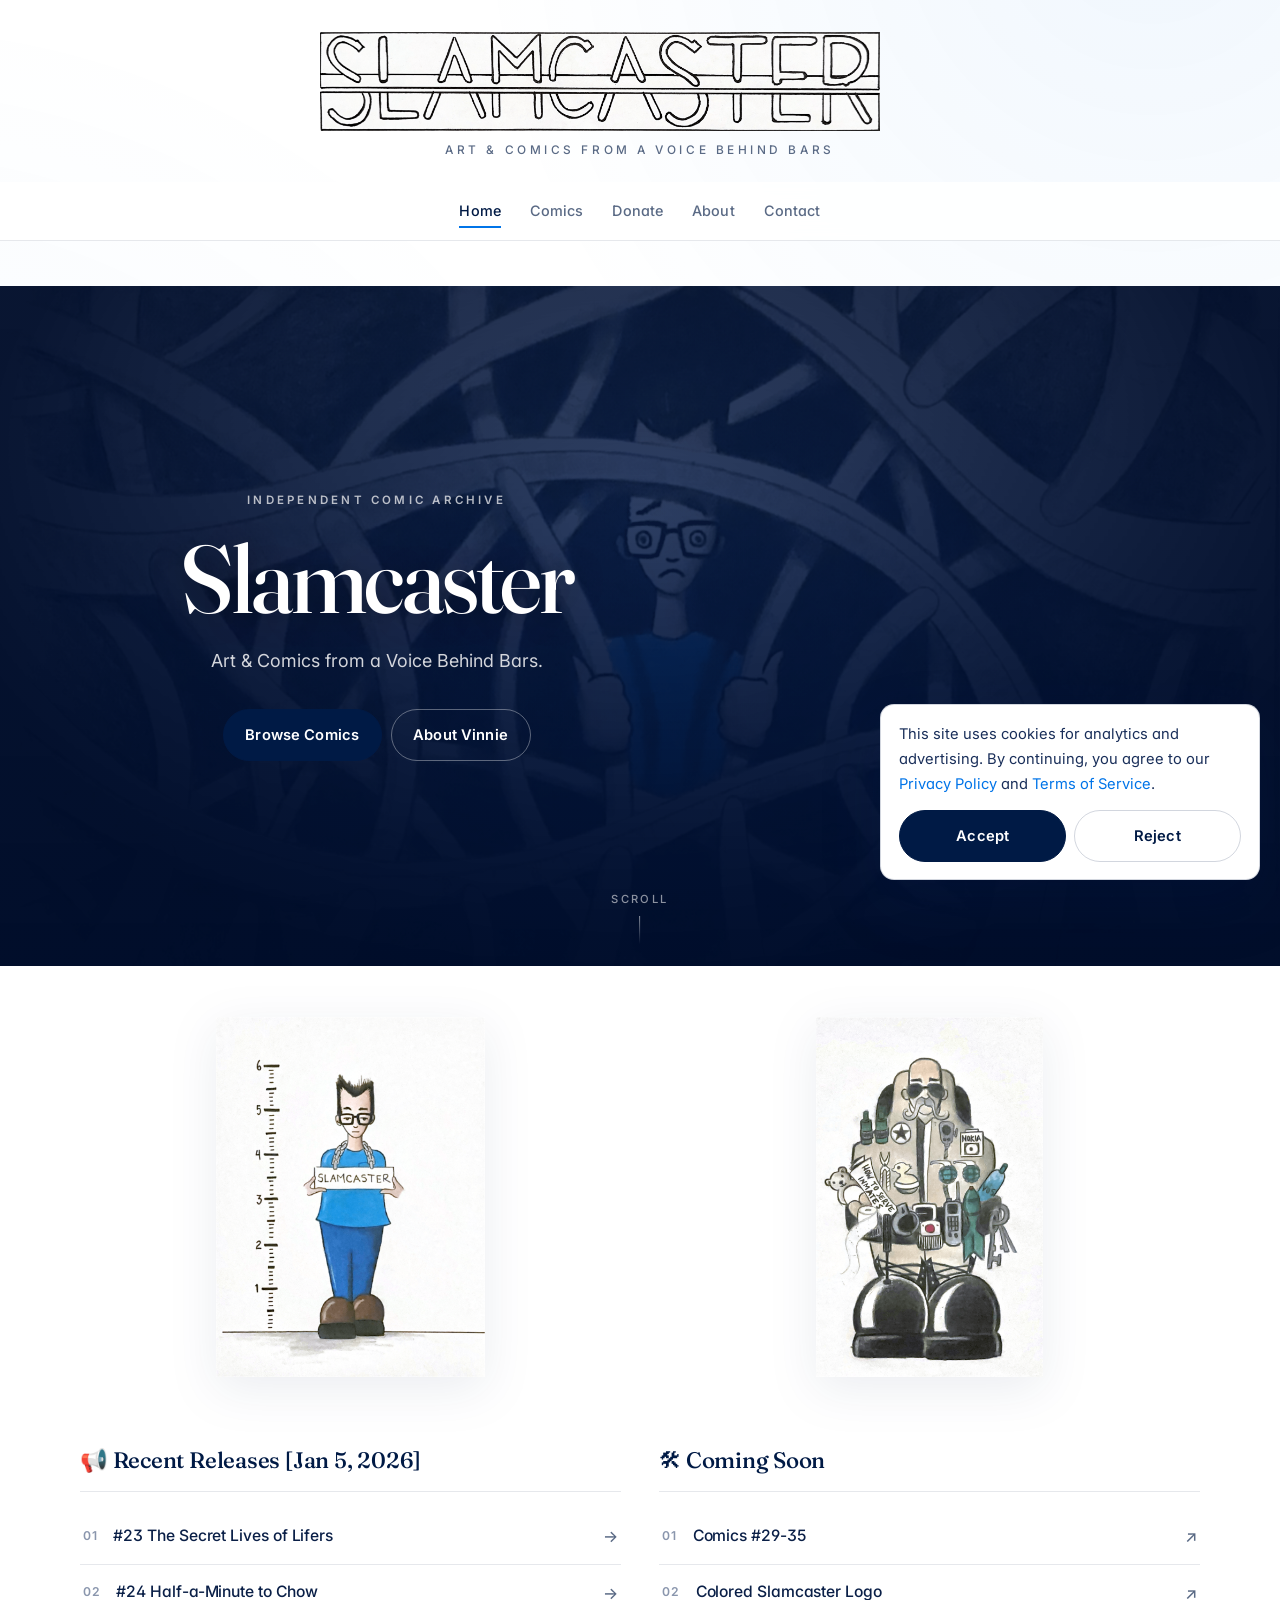
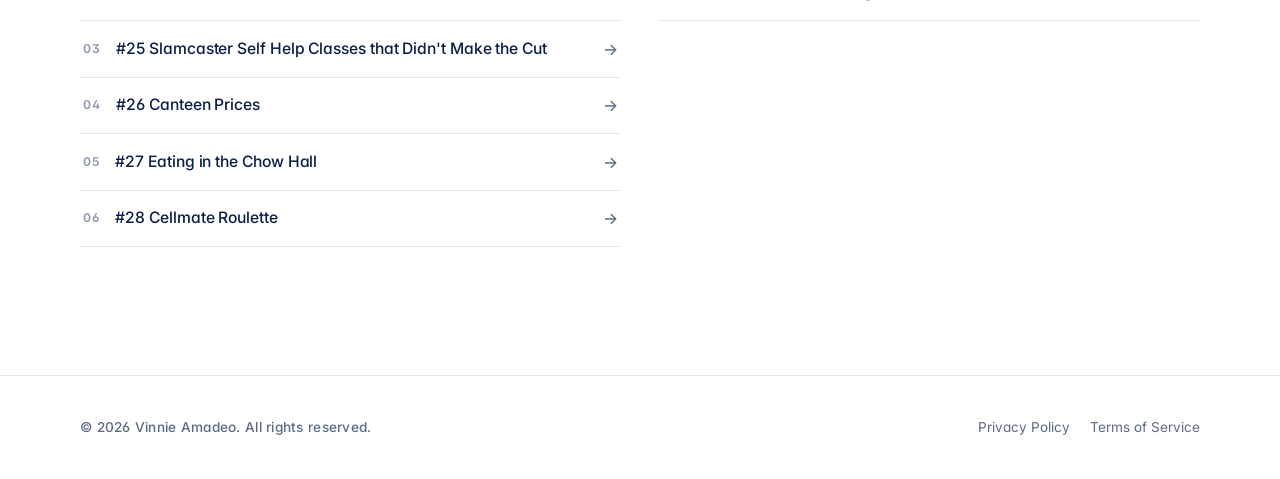
==== commit 0c4a6bfc: "visual overhaul claude 4.7" ====
--- a/index.html
+++ b/index.html
@@ -43,37 +43,33 @@
       </div>
     </div>
 
-    <main class="page page-width">
-      <section class="page-hero home-hero" data-reveal>
-        <div class="hero-copy home-hero-copy">
+    <main class="page">
+      <section class="page-hero home-hero">
+        <div class="home-hero-bg" data-parallax="0.35" style="background-image: url('logos/SCLOGO-vinnie-bars-1-min.png');"></div>
+        <div class="home-hero-overlay"></div>
+        <div class="home-hero-content" data-reveal>
           <p class="eyebrow">Independent Comic Archive</p>
           <h1 class="page-title">Slamcaster</h1>
           <p class="page-intro">Art &amp; Comics from a Voice Behind Bars.</p>
           <div class="hero-actions">
             <a class="button" href="comics.html">Browse Comics</a>
             <a class="button secondary" href="about.html">About Vinnie</a>
-            <a class="button secondary" href="donate.html">Support the Work</a>
           </div>
         </div>
-
-        <div class="hero-media home-hero-media">
-          <div class="hero-showcase">
-            <div class="hero-showcase-top">
-              <div class="hero-logo-frame hero-logo-frame-tall">
-                <img src="logos/SCLOGO-vinnie-mugshot-1-min.png" alt="Mugshot Logo" />
-              </div>
-              <div class="hero-logo-frame hero-logo-frame-offset">
-                <img src="logos/SCLOGO-warden-1-min.png" alt="Warden Logo" />
-              </div>
-            </div>
-            <div class="landscape-logo-frame hero-showcase-wide">
-              <img src="logos/SCLOGO-vinnie-bars-1-min.png" alt="Landscape Logo" />
-            </div>
-          </div>
-        </div>
+        <span class="home-hero-scroll" aria-hidden="true">Scroll</span>
       </section>
 
-      <section class="content-grid two-column-grid home-list-grid">
+      <div class="page-width">
+        <section class="home-identity" data-reveal aria-label="Slamcaster artwork">
+          <a class="home-identity-item" href="about.html" aria-label="About Vinnie">
+            <img src="logos/SCLOGO-vinnie-mugshot-1-min.png" alt="Mugshot Logo" loading="lazy" />
+          </a>
+          <a class="home-identity-item" href="donate.html" aria-label="Support the work">
+            <img src="logos/SCLOGO-warden-1-min.png" alt="Warden Logo" loading="lazy" />
+          </a>
+        </section>
+
+        <section class="content-grid two-column-grid home-list-grid">
         <article class="panel home-panel" data-reveal>
           <h2 class="panel-title">&#128226; Recent Releases [Jan 5, 2026]</h2>
           <ul class="release-list">
@@ -93,7 +89,8 @@
             <li><a class="release-link release-link-upcoming" href="comics.html#upcoming-colored-slamcaster-logo">Colored Slamcaster Logo</a></li>
           </ul>
         </article>
-      </section>
+        </section>
+      </div>
     </main>
 
     <footer class="site-footer">
--- a/assets/css/site.css
+++ b/assets/css/site.css
@@ -1,22 +1,24 @@
-﻿@import url("https://fonts.googleapis.com/css2?family=Manrope:wght@400;500;600;700;800&family=Sora:wght@400;600;700;800&display=swap");
+@import url("https://fonts.googleapis.com/css2?family=Inter:wght@400;500;600;700;800&family=Fraunces:opsz,wght@9..144,400;9..144,500;9..144,600;9..144,700&display=swap");
 
 :root {
-  --navy: #002f6c;
-  --blue: #0074e8;
-  --sky: #90caf9;
-  --ink: #10223f;
-  --muted: #4f5f7b;
-  --surface: rgba(255, 255, 255, 0.84);
-  --surface-strong: #ffffff;
-  --surface-soft: rgba(233, 243, 255, 0.9);
-  --border: rgba(0, 47, 108, 0.1);
-  --border-strong: rgba(0, 47, 108, 0.18);
-  --shadow: 0 28px 70px rgba(0, 34, 82, 0.14);
-  --shadow-soft: 0 18px 36px rgba(0, 47, 108, 0.09);
-  --radius-xl: 24px;
-  --radius-lg: 18px;
-  --radius-md: 12px;
-  --radius-sm: 8px;
+  --navy: #001a45;
+  --navy-deep: #000d2a;
+  --ink: #0a1f47;
+  --ink-soft: #1a2f5a;
+  --muted: #5a6a85;
+  --muted-soft: #8a96ad;
+  --paper: #ffffff;
+  --paper-soft: #f4f7fc;
+  --paper-tint: #eaf1fb;
+  --accent: #0074e8;
+  --accent-strong: #0058d1;
+  --accent-soft: rgba(0, 116, 232, 0.1);
+  --surface: #ffffff;
+  --hairline: rgba(10, 31, 71, 0.1);
+  --hairline-strong: rgba(10, 31, 71, 0.18);
+  --shadow-soft: 0 14px 30px rgba(0, 28, 82, 0.08);
+  --radius-md: 10px;
+  --radius-sm: 6px;
 }
 
 *,
@@ -32,13 +34,14 @@
 body {
   margin: 0;
   min-height: 100vh;
-  font-family: "Manrope", "Trebuchet MS", sans-serif;
-  line-height: 1.65;
+  font-family: "Inter", "Trebuchet MS", system-ui, -apple-system, sans-serif;
+  font-feature-settings: "ss01", "cv11";
+  font-size: 16px;
+  line-height: 1.7;
   color: var(--ink);
-  background:
-    radial-gradient(circle at top left, rgba(144, 202, 249, 0.58), transparent 30%),
-    radial-gradient(circle at 84% 8%, rgba(0, 116, 232, 0.16), transparent 24%),
-    linear-gradient(180deg, #f3f8ff 0%, #edf4ff 42%, #f9fbff 100%);
+  background: var(--paper);
+  -webkit-font-smoothing: antialiased;
+  -moz-osx-font-smoothing: grayscale;
 }
 
 body::before {
@@ -46,11 +49,10 @@
   position: fixed;
   inset: 0;
   pointer-events: none;
-  background-image: linear-gradient(rgba(255, 255, 255, 0.28) 1px, transparent 1px),
-    linear-gradient(90deg, rgba(255, 255, 255, 0.28) 1px, transparent 1px);
-  background-size: 42px 42px;
-  mask-image: radial-gradient(circle at center, black 35%, transparent 100%);
-  opacity: 0.18;
+  background:
+    radial-gradient(circle at 90% -10%, rgba(0, 116, 232, 0.06), transparent 45%),
+    radial-gradient(circle at -10% 90%, rgba(0, 116, 232, 0.05), transparent 50%);
+  z-index: -1;
 }
 
 img {
@@ -59,18 +61,25 @@
 }
 
 a {
-  color: var(--blue);
-  text-decoration-thickness: 0.08em;
-  text-underline-offset: 0.16em;
-}
-
-a:hover {
-  text-decoration-color: currentColor;
+  color: var(--accent);
+  text-decoration: none;
+  transition: color 0.2s ease;
+}
+
+a:hover,
+a:focus-visible {
+  color: var(--accent-strong);
 }
 
 button,
 input {
   font: inherit;
+  color: inherit;
+}
+
+::selection {
+  background: var(--navy);
+  color: #ffffff;
 }
 
 .site-shell {
@@ -79,82 +88,77 @@
 }
 
 .page-width {
-  width: min(1160px, calc(100% - 2rem));
+  width: min(1120px, calc(100% - 2.5rem));
   margin: 0 auto;
 }
 
+/* Header --------------------------------------------------------------- */
 .hero-header {
-  position: relative;
-  padding: clamp(1.5rem, 3vw, 2.75rem) 0 1.2rem;
-}
-
-.hero-header::before {
-  content: "";
-  position: absolute;
-  inset: 0 0 22% 0;
-  background:
-    radial-gradient(circle at 18% 12%, rgba(0, 116, 232, 0.12), transparent 28%),
-    radial-gradient(circle at 82% 0%, rgba(144, 202, 249, 0.55), transparent 34%);
-  z-index: -1;
+  padding: clamp(1.2rem, 3vw, 2rem) 0 0.4rem;
 }
 
 .header-inner {
   display: grid;
   justify-items: center;
-  gap: 0.85rem;
+  gap: 0.55rem;
   text-align: center;
 }
 
 .brand-link {
   display: inline-flex;
-  max-width: min(960px, 100%);
+  max-width: min(640px, 100%);
 }
 
 .brand-logo {
-  width: min(100%, 820px);
+  width: min(100%, 560px);
   height: auto;
-  filter: drop-shadow(0 22px 42px rgba(0, 47, 108, 0.12));
 }
 
 .tagline {
   margin: 0;
-  color: var(--navy);
-  font-family: "Sora", "Trebuchet MS", sans-serif;
-  font-size: clamp(1rem, 1.45vw, 1.22rem);
-  font-weight: 700;
-  letter-spacing: 0.06em;
+  color: var(--muted);
+  font-family: "Inter", sans-serif;
+  font-size: 0.74rem;
+  font-weight: 500;
+  letter-spacing: 0.3em;
   text-transform: uppercase;
 }
 
+/* Navigation ----------------------------------------------------------- */
 .nav-shell {
   position: sticky;
   top: 0;
   z-index: 30;
-  padding-bottom: 0.6rem;
+  margin-top: 1rem;
+  padding: 0.5rem 0;
+  background: rgba(255, 255, 255, 0.86);
+  backdrop-filter: saturate(180%) blur(14px);
+  -webkit-backdrop-filter: saturate(180%) blur(14px);
+  border-bottom: 1px solid var(--hairline);
 }
 
 .nav-inner {
   display: flex;
   align-items: center;
   justify-content: center;
-  gap: 1rem;
-  padding: 0.6rem 1rem;
-  border: 1px solid var(--border);
-  border-radius: 18px;
-  background: rgba(255, 255, 255, 0.8);
-  backdrop-filter: blur(20px);
-  box-shadow: var(--shadow-soft);
+  gap: 0.35rem;
 }
 
 .menu-toggle {
   display: none;
-  padding: 0.7rem 1rem;
-  border: 1px solid var(--border-strong);
-  border-radius: 12px;
-  background: var(--surface-strong);
-  color: var(--navy);
-  font-weight: 800;
+  padding: 0.55rem 0.9rem;
+  border: 1px solid var(--hairline-strong);
+  border-radius: var(--radius-md);
+  background: transparent;
+  color: var(--ink);
+  font-weight: 600;
+  letter-spacing: 0.02em;
   cursor: pointer;
+}
+
+.menu-toggle:hover,
+.menu-toggle:focus-visible {
+  border-color: var(--navy);
 }
 
 .site-nav {
@@ -162,162 +166,131 @@
   flex-wrap: wrap;
   align-items: center;
   justify-content: center;
-  gap: 0.75rem;
+  gap: 0.1rem;
 }
 
 .nav-link {
+  position: relative;
   display: inline-flex;
   align-items: center;
   justify-content: center;
-  min-width: 96px;
-  padding: 0.72rem 1rem;
-  border: 1px solid transparent;
-  border-radius: 12px;
-  color: var(--navy);
+  padding: 0.55rem 0.85rem;
+  color: var(--muted);
+  font-size: 0.9rem;
+  font-weight: 500;
+  letter-spacing: 0.01em;
   text-decoration: none;
-  font-family: "Sora", "Trebuchet MS", sans-serif;
-  font-size: 0.96rem;
-  font-weight: 700;
-  transition: transform 0.2s ease, background-color 0.2s ease, color 0.2s ease,
-    box-shadow 0.2s ease;
+  transition: color 0.2s ease;
+}
+
+.nav-link::after {
+  content: "";
+  position: absolute;
+  left: 0.85rem;
+  right: 0.85rem;
+  bottom: 0.3rem;
+  height: 1px;
+  background: currentColor;
+  transform: scaleX(0);
+  transform-origin: center;
+  transition: transform 0.25s ease;
 }
 
 .nav-link:hover,
 .nav-link:focus-visible {
   color: var(--navy);
-  border-color: rgba(0, 116, 232, 0.16);
-  background: rgba(233, 243, 255, 0.92);
-  box-shadow: 0 10px 22px rgba(0, 47, 108, 0.1);
-  transform: translateY(-1px);
+}
+
+.nav-link:hover::after,
+.nav-link:focus-visible::after {
+  transform: scaleX(0.55);
 }
 
 .nav-link[aria-current="page"] {
-  color: var(--surface-strong);
-  background: linear-gradient(135deg, var(--navy), var(--blue));
-  box-shadow: 0 14px 28px rgba(0, 47, 108, 0.2);
-}
-
+  color: var(--navy);
+}
+
+.nav-link[aria-current="page"]::after {
+  transform: scaleX(1);
+  background: var(--accent);
+  height: 2px;
+}
+
+/* Page shell ----------------------------------------------------------- */
 .page {
-  padding: 1.25rem 0 3rem;
-}
-
+  padding: clamp(1.6rem, 4vw, 2.8rem) 0 clamp(2.5rem, 5vw, 4rem);
+}
+
+/* Default hero (inner pages) — section-header style ------------------- */
 .page-hero {
-  position: relative;
-  display: grid;
-  grid-template-columns: minmax(0, 1.1fr) minmax(300px, 0.85fr);
-  gap: clamp(1.4rem, 3vw, 2.4rem);
+  display: grid;
+  grid-template-columns: minmax(0, 1.25fr) minmax(260px, 0.8fr);
+  gap: clamp(1.4rem, 3.5vw, 3rem);
   align-items: center;
-  padding: clamp(1.5rem, 4vw, 3.1rem);
-  border: 1px solid var(--border);
-  border-radius: var(--radius-xl);
-  background:
-    linear-gradient(135deg, rgba(255, 255, 255, 0.97), rgba(232, 243, 255, 0.92)),
-    var(--surface-strong);
-  box-shadow: var(--shadow);
-  overflow: hidden;
-  backdrop-filter: blur(14px);
-}
-
-.page-hero::after {
-  content: "";
-  position: absolute;
-  inset: auto -8% -48% auto;
-  width: min(42vw, 420px);
-  aspect-ratio: 1;
-  border-radius: 50%;
-  background: radial-gradient(circle, rgba(0, 116, 232, 0.16), transparent 66%);
-  z-index: 0;
-}
-
-.page-hero::before {
-  content: "";
-  position: absolute;
-  inset: 0 auto 0 0;
-  width: min(42%, 320px);
-  background: linear-gradient(135deg, rgba(0, 47, 108, 0.06), transparent 75%);
-  z-index: 0;
-}
-
-.page-hero > * {
-  position: relative;
-  z-index: 1;
+  padding: 0;
+  border: 0;
+  background: transparent;
+  box-shadow: none;
 }
 
 .page-hero.hero-single {
   grid-template-columns: 1fr;
-}
-
-.home-hero {
-  align-items: stretch;
+  max-width: 720px;
 }
 
 .hero-copy {
   display: grid;
-  gap: 1rem;
+  gap: 0.85rem;
 }
 
 .eyebrow {
   margin: 0;
-  color: var(--navy);
-  font-family: "Sora", "Trebuchet MS", sans-serif;
-  font-size: 0.8rem;
-  font-weight: 800;
-  letter-spacing: 0.18em;
+  color: var(--accent);
+  font-family: "Inter", sans-serif;
+  font-size: 0.72rem;
+  font-weight: 600;
+  letter-spacing: 0.28em;
   text-transform: uppercase;
 }
 
 .page-title {
   margin: 0;
-  font-family: "Sora", "Trebuchet MS", sans-serif;
-  font-size: clamp(2rem, 4vw, 3.8rem);
+  font-family: "Fraunces", "Georgia", serif;
+  font-weight: 500;
+  font-size: clamp(1.85rem, 3.4vw, 2.75rem);
   line-height: 1.05;
+  letter-spacing: -0.02em;
   color: var(--navy);
 }
 
 .page-intro {
   margin: 0;
-  max-width: 62ch;
-  color: var(--muted);
-  font-size: 1.03rem;
+  max-width: 60ch;
+  color: var(--muted);
+  font-size: 1rem;
+  line-height: 1.6;
 }
 
 .hero-actions {
   display: flex;
   flex-wrap: wrap;
-  gap: 0.8rem;
-}
-
-.hero-media,
-.hero-logo-stack,
-.image-stack {
-  display: grid;
-  gap: 1rem;
-}
-
-.hero-showcase {
-  display: grid;
-  gap: 1rem;
-  height: 100%;
-}
-
-.hero-showcase-top {
-  display: grid;
-  grid-template-columns: minmax(0, 1.08fr) minmax(0, 0.92fr);
-  gap: 1rem;
-}
-
-.hero-logo-stack {
-  grid-template-columns: repeat(2, minmax(0, 1fr));
-}
-
+  gap: 0.55rem;
+  margin-top: 0.5rem;
+}
+
+.hero-media {
+  display: grid;
+  gap: 0.9rem;
+}
+
+/* Image presentations: no boxes ---------------------------------------- */
 .hero-logo-frame,
 .image-frame,
 .landscape-logo-frame {
-  padding: 0.9rem;
-  border: 1px solid var(--border);
-  border-radius: calc(var(--radius-lg) + 2px);
-  background: linear-gradient(180deg, rgba(255, 255, 255, 0.96), rgba(224, 238, 255, 0.92));
-  box-shadow: var(--shadow-soft);
+  padding: 0;
+  border: 0;
+  background: transparent;
+  box-shadow: none;
 }
 
 .hero-logo-frame img,
@@ -328,65 +301,211 @@
   border-radius: var(--radius-md);
 }
 
-.hero-logo-frame-tall {
-  align-self: stretch;
-}
-
-.hero-logo-frame-offset {
-  transform: translateY(1.4rem);
-}
-
-.hero-showcase-wide {
-  margin-top: 0.15rem;
-}
-
+/* Home hero — full-bleed parallax cinema ------------------------------ */
+.home-hero {
+  position: relative;
+  min-height: clamp(440px, 78vh, 680px);
+  width: 100vw;
+  margin-left: calc(50% - 50vw);
+  margin-right: calc(50% - 50vw);
+  display: grid;
+  place-items: center;
+  overflow: hidden;
+  color: #ffffff;
+  isolation: isolate;
+  border: 0;
+  background: var(--navy-deep);
+  padding: 0;
+}
+
+.home-hero::before,
+.home-hero::after {
+  content: none;
+}
+
+.home-hero-bg {
+  position: absolute;
+  inset: -15% 0;
+  background-size: cover;
+  background-position: center;
+  background-repeat: no-repeat;
+  z-index: 0;
+  transform: translate3d(0, 0, 0);
+  will-change: transform;
+}
+
+.home-hero-overlay {
+  position: absolute;
+  inset: 0;
+  background:
+    radial-gradient(ellipse at 50% 35%, rgba(0, 28, 84, 0.45) 0%, rgba(0, 13, 42, 0.92) 75%),
+    linear-gradient(180deg, rgba(0, 13, 42, 0.55) 0%, rgba(0, 13, 42, 0.95) 100%);
+  z-index: 1;
+}
+
+.home-hero-content {
+  position: relative;
+  z-index: 2;
+  width: min(1120px, calc(100% - 2.5rem));
+  padding: clamp(2.5rem, 7vw, 5rem) 0;
+  display: grid;
+  gap: 1.1rem;
+  justify-items: center;
+  text-align: center;
+  color: #ffffff;
+}
+
+.home-hero-content .eyebrow {
+  color: rgba(255, 255, 255, 0.7);
+}
+
+.home-hero-content .page-title {
+  font-size: clamp(3rem, 8.5vw, 6rem);
+  color: #ffffff;
+  letter-spacing: -0.03em;
+  text-shadow: 0 4px 30px rgba(0, 0, 0, 0.35);
+}
+
+.home-hero-content .page-intro {
+  margin: 0 auto;
+  max-width: 50ch;
+  color: rgba(255, 255, 255, 0.82);
+  font-size: clamp(1rem, 1.4vw, 1.12rem);
+}
+
+.home-hero-content .hero-actions {
+  justify-content: center;
+  margin-top: 1rem;
+}
+
+/* Hero scroll indicator */
+.home-hero-scroll {
+  position: absolute;
+  bottom: 1.4rem;
+  left: 50%;
+  transform: translateX(-50%);
+  z-index: 2;
+  color: rgba(255, 255, 255, 0.55);
+  font-size: 0.7rem;
+  font-weight: 500;
+  letter-spacing: 0.22em;
+  text-transform: uppercase;
+  display: flex;
+  flex-direction: column;
+  align-items: center;
+  gap: 0.45rem;
+  pointer-events: none;
+}
+
+.home-hero-scroll::after {
+  content: "";
+  width: 1px;
+  height: 28px;
+  background: linear-gradient(180deg, rgba(255, 255, 255, 0.55), transparent);
+}
+
+/* Home identity row — full-art display, no cropping ------------------- */
+.home-identity {
+  margin-top: clamp(2rem, 4vw, 3.5rem);
+  display: grid;
+  grid-template-columns: repeat(2, minmax(0, 1fr));
+  gap: clamp(1.5rem, 3vw, 2.5rem);
+  align-items: end;
+  justify-items: center;
+}
+
+.home-identity-item {
+  display: block;
+  width: 100%;
+  max-width: 340px;
+  transition: transform 0.35s ease, filter 0.35s ease;
+  filter: drop-shadow(0 12px 24px rgba(0, 28, 82, 0.08));
+}
+
+.home-identity-item img {
+  display: block;
+  width: 100%;
+  max-height: 360px;
+  height: auto;
+  object-fit: contain;
+  margin: 0 auto;
+}
+
+.home-identity-item:hover,
+.home-identity-item:focus-visible {
+  transform: translateY(-4px);
+  filter: drop-shadow(0 18px 32px rgba(0, 28, 82, 0.14));
+}
+
+/* Buttons (necessary boxes) ------------------------------------------- */
 .button {
   display: inline-flex;
   align-items: center;
   justify-content: center;
   gap: 0.45rem;
-  padding: 0.88rem 1.3rem;
-  border: 1px solid transparent;
-  border-radius: 12px;
-  background: linear-gradient(135deg, var(--navy), var(--blue));
-  color: var(--surface-strong);
-  font-family: "Sora", "Trebuchet MS", sans-serif;
-  font-size: 0.95rem;
-  font-weight: 700;
+  padding: 0.78rem 1.35rem;
+  border: 1px solid var(--navy);
+  border-radius: 999px;
+  background: var(--navy);
+  color: #ffffff;
+  font-family: "Inter", sans-serif;
+  font-size: 0.92rem;
+  font-weight: 600;
+  letter-spacing: 0.01em;
   text-decoration: none;
   cursor: pointer;
-  transition: transform 0.2s ease, box-shadow 0.2s ease, border-color 0.2s ease,
-    background-color 0.2s ease;
+  transition: transform 0.2s ease, background-color 0.2s ease, border-color 0.2s ease, color 0.2s ease;
 }
 
 .button:hover,
 .button:focus-visible {
+  background: var(--accent);
+  border-color: var(--accent);
+  color: #ffffff;
   transform: translateY(-1px);
-  box-shadow: 0 16px 32px rgba(0, 47, 108, 0.24);
 }
 
 .button.secondary {
-  border-color: var(--border-strong);
-  background: rgba(255, 255, 255, 0.88);
-  color: var(--navy);
-  box-shadow: none;
+  border-color: rgba(255, 255, 255, 0.35);
+  background: transparent;
+  color: #ffffff;
 }
 
 .button.secondary:hover,
 .button.secondary:focus-visible {
-  background: var(--surface-strong);
-  box-shadow: 0 12px 24px rgba(0, 47, 108, 0.12);
+  border-color: #ffffff;
+  background: rgba(255, 255, 255, 0.08);
+  color: #ffffff;
+  transform: translateY(-1px);
+}
+
+/* Inner pages keep dark-on-light secondary button */
+.page-hero:not(.home-hero) .button.secondary,
+.donate-hero .button.secondary,
+.about-hero .button.secondary {
+  border-color: var(--hairline-strong);
+  background: transparent;
+  color: var(--navy);
+}
+
+.page-hero:not(.home-hero) .button.secondary:hover,
+.donate-hero .button.secondary:hover,
+.about-hero .button.secondary:hover {
+  border-color: var(--navy);
+  background: transparent;
+  color: var(--navy);
 }
 
 .button.small {
-  padding: 0.72rem 1rem;
-  font-size: 0.88rem;
-}
-
+  padding: 0.55rem 0.95rem;
+  font-size: 0.84rem;
+}
+
+/* Section layout grids ------------------------------------------------ */
 .content-grid {
   display: grid;
-  gap: 1.25rem;
-  margin-top: 1.5rem;
+  gap: clamp(1.4rem, 3vw, 2.6rem);
+  margin-top: clamp(2.5rem, 5vw, 4rem);
 }
 
 .two-column-grid {
@@ -395,60 +514,71 @@
 
 .split-layout {
   display: grid;
-  grid-template-columns: minmax(0, 1.08fr) minmax(300px, 0.92fr);
-  gap: 1.25rem;
-  margin-top: 1.5rem;
+  grid-template-columns: minmax(0, 1.15fr) minmax(280px, 0.85fr);
+  gap: clamp(2rem, 5vw, 4.5rem);
+  margin-top: clamp(2.5rem, 5vw, 4rem);
   align-items: start;
 }
 
+/* Boxless panels ------------------------------------------------------ */
 .panel,
 .legal-article,
 .toc-card,
 .comic-archive {
-  border: 1px solid var(--border);
-  border-radius: var(--radius-lg);
-  background: linear-gradient(180deg, rgba(255, 255, 255, 0.96), rgba(240, 247, 255, 0.92));
-  box-shadow: var(--shadow-soft);
-  backdrop-filter: blur(14px);
+  border: 0;
+  border-radius: 0;
+  background: transparent;
+  box-shadow: none;
+  padding: 0;
+  backdrop-filter: none;
 }
 
 .panel {
-  padding: clamp(1.2rem, 3vw, 1.8rem);
   position: relative;
-  overflow: hidden;
 }
 
 .panel::before {
-  content: "";
-  position: absolute;
-  inset: 0 0 auto 0;
-  height: 3px;
-  background: linear-gradient(90deg, rgba(0, 47, 108, 0.92), rgba(0, 116, 232, 0.45), transparent);
-  opacity: 0.75;
+  content: none;
 }
 
 .panel-title {
   margin: 0 0 1rem;
-  font-family: "Sora", "Trebuchet MS", sans-serif;
-  font-size: clamp(1.15rem, 2vw, 1.45rem);
+  padding-bottom: 0.75rem;
+  border-bottom: 1px solid var(--hairline);
+  font-family: "Fraunces", "Georgia", serif;
+  font-weight: 500;
+  font-size: clamp(1.15rem, 1.8vw, 1.4rem);
+  letter-spacing: -0.01em;
   color: var(--navy);
 }
 
 .panel-subtitle {
-  margin: -0.35rem 0 1rem;
-  color: var(--muted);
-}
-
+  margin: -0.4rem 0 1rem;
+  color: var(--muted);
+  font-size: 0.96rem;
+}
+
+.home-panel {
+  min-height: 0;
+}
+
+.home-list-grid {
+  align-items: start;
+}
+
+/* Release lists ------------------------------------------------------- */
 .release-list {
   margin: 0;
   padding: 0;
   list-style: none;
   display: grid;
-  gap: 0.72rem;
+  gap: 0;
+  counter-reset: rl;
 }
 
 .release-list li {
   margin: 0;
+  counter-increment: rl;
 }
 
 .release-link,
@@ -456,64 +586,95 @@
   display: grid;
   grid-template-columns: auto 1fr auto;
   align-items: center;
-  gap: 0.85rem;
+  gap: 1rem;
   width: 100%;
-  padding: 0.95rem 1rem;
-  border: 1px solid rgba(0, 47, 108, 0.1);
-  border-radius: 12px;
-  background: rgba(255, 255, 255, 0.74);
+  padding: 0.9rem 0.2rem;
+  border: 0;
+  border-bottom: 1px solid var(--hairline);
+  border-radius: 0;
+  background: transparent;
   color: var(--ink);
-  font-weight: 700;
-  box-shadow: inset 0 1px 0 rgba(255, 255, 255, 0.58);
+  font-weight: 500;
+  font-size: 0.98rem;
+  letter-spacing: -0.005em;
+  box-shadow: none;
 }
 
 .release-link {
   text-decoration: none;
-  transition: transform 0.2s ease, box-shadow 0.2s ease, border-color 0.2s ease,
-    background-color 0.2s ease;
+  transition: padding-left 0.25s ease, color 0.2s ease, border-color 0.2s ease;
 }
 
 .release-link::before,
 .future-release-item::before {
-  content: "";
-  width: 0.58rem;
-  height: 0.58rem;
-  border-radius: 2px;
-  background: linear-gradient(135deg, var(--navy), var(--blue));
-  box-shadow: 0 0 0 4px rgba(0, 116, 232, 0.08);
+  content: counter(rl, decimal-leading-zero);
+  width: auto;
+  height: auto;
+  border-radius: 0;
+  background: none;
+  box-shadow: none;
+  color: var(--muted-soft);
+  font-family: "Inter", sans-serif;
+  font-size: 0.76rem;
+  font-weight: 600;
+  letter-spacing: 0.05em;
 }
 
 .release-link::after {
-  content: "\203A";
-  color: var(--blue);
-  font-size: 1.2rem;
+  content: "\2192";
+  color: var(--muted);
+  font-size: 1rem;
   line-height: 1;
+  transition: transform 0.25s ease, color 0.2s ease;
 }
 
 .release-link:hover,
 .release-link:focus-visible {
+  padding-left: 0.5rem;
+  color: var(--accent);
+  border-color: var(--hairline-strong);
+}
+
+.release-link:hover::after,
+.release-link:focus-visible::after {
   transform: translateX(4px);
-  border-color: rgba(0, 116, 232, 0.26);
-  background: rgba(246, 250, 255, 0.96);
-  box-shadow: 0 16px 28px rgba(0, 47, 108, 0.1);
+  color: var(--accent);
 }
 
 .release-link-upcoming::after {
   content: "\2197";
-  font-size: 1rem;
-}
-
-.home-panel {
-  min-height: 100%;
-}
-
-.home-list-grid {
-  align-items: stretch;
+}
+
+.future-release-list {
+  grid-template-columns: 1fr;
+}
+
+.future-release-item::after {
+  content: "Coming soon";
+  color: var(--muted-soft);
+  font-size: 0.76rem;
+  font-weight: 500;
+  letter-spacing: 0.08em;
+  text-transform: uppercase;
+}
+
+.future-release-item:target {
+  border-color: var(--accent);
+  color: var(--accent);
+}
+
+.future-release-panel {
+  margin-top: clamp(2.5rem, 5vw, 4rem);
+}
+
+/* About --------------------------------------------------------------- */
+.about-hero {
+  align-items: center;
 }
 
 .about-layout,
 .visual-card {
-  align-items: stretch;
+  align-items: start;
 }
 
 .visual-card {
@@ -528,8 +689,10 @@
 .info-card p,
 .mail-card p,
 .donate-card p {
-  margin-top: 0;
-  color: var(--ink);
+  margin: 0 0 1rem;
+  color: var(--ink-soft);
+  font-size: 1rem;
+  line-height: 1.75;
 }
 
 .prose-card p:last-child,
@@ -539,37 +702,49 @@
   margin-bottom: 0;
 }
 
+/* Contact ------------------------------------------------------------- */
 .info-grid {
   display: grid;
   grid-template-columns: repeat(2, minmax(0, 1fr));
-  gap: 1.25rem;
-  margin-top: 1.5rem;
+  gap: clamp(1.8rem, 4vw, 3.5rem);
+  margin-top: clamp(2rem, 4vw, 3.5rem);
 }
 
 .contact-link {
-  font-size: 1.1rem;
-  font-weight: 700;
+  display: inline-block;
+  font-family: "Fraunces", "Georgia", serif;
+  font-weight: 500;
+  font-size: clamp(1.15rem, 1.8vw, 1.45rem);
+  letter-spacing: -0.01em;
   word-break: break-word;
+  border-bottom: 1px solid currentColor;
+  padding-bottom: 0.1rem;
 }
 
 .mail-card address {
   margin: 0;
   font-style: normal;
-  font-size: 1.05rem;
-  line-height: 1.9;
+  font-size: 1.02rem;
+  line-height: 1.85;
+  color: var(--ink);
+}
+
+/* Donate -------------------------------------------------------------- */
+.donate-hero {
+  align-items: center;
 }
 
 .donate-layout {
   display: grid;
-  grid-template-columns: minmax(0, 1.1fr) minmax(300px, 0.9fr);
-  gap: 1.25rem;
-  margin-top: 1.5rem;
+  grid-template-columns: minmax(0, 1.1fr) minmax(280px, 0.9fr);
+  gap: clamp(2rem, 5vw, 4.5rem);
+  margin-top: clamp(2.5rem, 5vw, 4rem);
   align-items: start;
 }
 
 .donate-layout-single {
-  grid-template-columns: minmax(0, 760px);
-  justify-content: center;
+  grid-template-columns: minmax(0, 720px);
+  justify-content: start;
 }
 
 .donate-image-frame {
@@ -577,114 +752,121 @@
 }
 
 .donate-notice-card {
-  justify-self: center;
+  justify-self: start;
   width: 100%;
 }
 
 .fine-print {
   color: var(--muted);
-  font-size: 0.96rem;
-}
-
+  font-size: 0.94rem;
+}
+
+/* Legal --------------------------------------------------------------- */
 .legal-shell {
   display: grid;
-  grid-template-columns: minmax(230px, 280px) minmax(0, 1fr);
-  gap: 1.25rem;
+  grid-template-columns: minmax(220px, 260px) minmax(0, 1fr);
+  gap: clamp(2rem, 4vw, 4rem);
   align-items: start;
-  margin-top: 1.5rem;
+  margin-top: clamp(2rem, 4vw, 3.5rem);
 }
 
 .toc-card {
   position: sticky;
-  top: 6.2rem;
-  padding: 1.15rem;
+  top: 5.5rem;
+  padding: 0;
 }
 
 .toc-heading {
-  margin: 0 0 0.75rem;
-  color: var(--navy);
-  font-family: "Sora", "Trebuchet MS", sans-serif;
-  font-size: 1rem;
-  font-weight: 700;
+  margin: 0 0 0.85rem;
+  color: var(--muted);
+  font-family: "Inter", sans-serif;
+  font-size: 0.72rem;
+  font-weight: 600;
+  letter-spacing: 0.22em;
+  text-transform: uppercase;
 }
 
 .toc-list {
   display: grid;
-  gap: 0.4rem;
+  gap: 0.05rem;
 }
 
 .toc-list a {
   display: block;
-  padding: 0.55rem 0.7rem;
-  border-radius: 12px;
-  color: var(--muted);
-  font-size: 0.94rem;
-  font-weight: 700;
+  padding: 0.45rem 0 0.45rem 0.85rem;
+  color: var(--muted);
+  font-size: 0.9rem;
+  font-weight: 500;
   text-decoration: none;
-  transition: background-color 0.2s ease, color 0.2s ease;
+  border-left: 1px solid var(--hairline);
+  transition: color 0.2s ease, border-color 0.2s ease;
 }
 
 .toc-list a:hover,
 .toc-list a:focus-visible {
-  background: rgba(0, 116, 232, 0.1);
-  color: var(--navy);
+  color: var(--navy);
+  border-color: var(--navy);
 }
 
 .toc-list a.toc-sub {
-  padding-left: 1.15rem;
-  font-size: 0.88rem;
-  font-weight: 600;
+  padding-left: 1.6rem;
+  font-size: 0.85rem;
 }
 
 .legal-article {
-  padding: clamp(1.3rem, 3vw, 2rem);
+  padding: 0;
 }
 
 .legal-article h1,
 .legal-article h2,
 .legal-article h3 {
   margin-top: 0;
-  font-family: "Sora", "Trebuchet MS", sans-serif;
+  font-family: "Fraunces", "Georgia", serif;
+  font-weight: 500;
+  letter-spacing: -0.01em;
   color: var(--navy);
 }
 
 .legal-article h1 {
-  margin-bottom: 1.25rem;
-  font-size: clamp(1.8rem, 3vw, 2.5rem);
+  margin-bottom: 1.4rem;
+  font-size: clamp(1.7rem, 2.6vw, 2.2rem);
 }
 
 .legal-article h2 {
   margin-bottom: 0.7rem;
-  font-size: clamp(1.15rem, 2vw, 1.45rem);
+  font-size: clamp(1.15rem, 1.8vw, 1.4rem);
 }
 
 .legal-article h3 {
   margin-bottom: 0.55rem;
-  font-size: 1rem;
+  font-size: 1.02rem;
 }
 
 .legal-article section + section {
-  margin-top: 1.4rem;
-  padding-top: 1.4rem;
-  border-top: 1px solid rgba(0, 47, 108, 0.08);
+  margin-top: 2rem;
+  padding-top: 2rem;
+  border-top: 1px solid var(--hairline);
 }
 
 .legal-article ul {
   margin: 0 0 1rem 1.2rem;
   padding: 0;
-}
-
+  color: var(--ink-soft);
+}
+
+/* Comic archive ------------------------------------------------------- */
 .comic-archive {
-  padding: clamp(1.15rem, 3vw, 1.7rem);
-  margin-top: 1.5rem;
+  margin-top: clamp(2rem, 4vw, 3rem);
 }
 
 .archive-toolbar {
   display: grid;
   grid-template-columns: minmax(0, 1fr) auto auto;
-  gap: 0.85rem;
+  gap: 0.9rem;
   align-items: center;
-  margin-bottom: 1rem;
+  margin-bottom: clamp(1.4rem, 3vw, 2rem);
+  padding-bottom: clamp(1.2rem, 2vw, 1.4rem);
+  border-bottom: 1px solid var(--hairline);
 }
 
 .search-field {
@@ -693,64 +875,83 @@
 
 .search-field input {
   width: 100%;
-  padding: 0.92rem 1rem;
-  border: 1px solid var(--border-strong);
-  border-radius: 14px;
-  background: rgba(255, 255, 255, 0.88);
+  padding: 0.7rem 0.95rem;
+  border: 1px solid var(--hairline-strong);
+  border-radius: var(--radius-md);
+  background: var(--surface);
   color: var(--ink);
+  font-size: 0.94rem;
+  transition: border-color 0.2s ease, box-shadow 0.2s ease;
+}
+
+.search-field input::placeholder {
+  color: var(--muted-soft);
 }
 
 .search-field input:focus {
-  outline: 2px solid rgba(0, 116, 232, 0.18);
-  outline-offset: 2px;
-  border-color: rgba(0, 116, 232, 0.38);
+  outline: none;
+  border-color: var(--accent);
+  box-shadow: 0 0 0 3px var(--accent-soft);
 }
 
 .count-pill {
   display: inline-flex;
   align-items: center;
   justify-content: center;
-  min-height: 46px;
-  padding: 0.75rem 1rem;
-  border-radius: 14px;
-  background: rgba(0, 47, 108, 0.08);
-  color: var(--navy);
-  font-family: "Sora", "Trebuchet MS", sans-serif;
-  font-size: 0.9rem;
-  font-weight: 700;
+  min-height: 40px;
+  padding: 0 0.4rem;
+  border-radius: 0;
+  background: transparent;
+  color: var(--muted);
+  font-family: "Inter", sans-serif;
+  font-size: 0.82rem;
+  font-weight: 500;
+  letter-spacing: 0.04em;
+  text-transform: uppercase;
 }
 
 .toolbar-actions {
   display: flex;
   flex-wrap: wrap;
   justify-content: flex-end;
-  gap: 0.7rem;
-}
-
+  gap: 0.5rem;
+}
+
+.toolbar-actions .button.secondary {
+  border-color: var(--hairline-strong);
+  background: transparent;
+  color: var(--navy);
+}
+
+.toolbar-actions .button.secondary:hover,
+.toolbar-actions .button.secondary:focus-visible {
+  border-color: var(--navy);
+  background: transparent;
+  color: var(--navy);
+}
+
+/* Comic list rows ----------------------------------------------------- */
 .comic-grid {
   display: grid;
   grid-template-columns: repeat(2, minmax(0, 1fr));
-  gap: 1rem;
+  gap: 0 clamp(1.5rem, 3vw, 3rem);
 }
 
 .comic-card {
-  border: 1px solid rgba(0, 47, 108, 0.1);
-  border-radius: 16px;
-  background: rgba(255, 255, 255, 0.84);
-  box-shadow: 0 14px 28px rgba(0, 47, 108, 0.08);
+  border: 0;
+  border-bottom: 1px solid var(--hairline);
+  border-radius: 0;
+  background: transparent;
+  box-shadow: none;
   overflow: hidden;
-  scroll-margin-top: 7rem;
-  transition: border-color 0.2s ease, box-shadow 0.2s ease, transform 0.2s ease;
-}
-
-.comic-card.is-open {
-  border-color: rgba(0, 47, 108, 0.16);
-  box-shadow: 0 20px 38px rgba(0, 47, 108, 0.12);
-}
-
+  scroll-margin-top: 6rem;
+  transition: border-color 0.2s ease;
+}
+
+.comic-card.is-open,
 .comic-card:target {
-  border-color: rgba(0, 116, 232, 0.36);
-  box-shadow: 0 24px 42px rgba(0, 47, 108, 0.16);
+  border-color: var(--navy);
+  box-shadow: none;
 }
 
 .comic-toggle {
@@ -759,41 +960,49 @@
   align-items: center;
   justify-content: space-between;
   gap: 1rem;
-  padding: 1rem 1.1rem;
+  padding: 0.95rem 0;
   border: 0;
   background: transparent;
   color: var(--ink);
   text-align: left;
   cursor: pointer;
-  transition: background-color 0.2s ease;
+  transition: color 0.2s ease;
 }
 
 .comic-toggle:hover,
 .comic-toggle:focus-visible {
-  background: rgba(233, 243, 255, 0.7);
+  background: transparent;
+  color: var(--accent);
 }
 
 .comic-card.is-open .comic-toggle {
-  background: linear-gradient(180deg, rgba(248, 251, 255, 0.98), rgba(239, 247, 255, 0.94));
-  border-bottom: 1px solid rgba(0, 47, 108, 0.08);
+  background: transparent;
+  border-bottom: 0;
 }
 
 .comic-name {
-  font-family: "Sora", "Trebuchet MS", sans-serif;
-  font-size: 1rem;
-  font-weight: 700;
-  color: var(--navy);
+  font-family: "Fraunces", "Georgia", serif;
+  font-weight: 500;
+  font-size: 1.04rem;
+  letter-spacing: -0.005em;
+  color: inherit;
 }
 
 .comic-arrow {
   flex: 0 0 auto;
-  color: var(--blue);
-  font-size: 1rem;
-  transition: transform 0.25s ease;
+  color: var(--muted);
+  font-size: 0.76rem;
+  transition: transform 0.25s ease, color 0.2s ease;
+}
+
+.comic-toggle:hover .comic-arrow,
+.comic-toggle:focus-visible .comic-arrow {
+  color: var(--accent);
 }
 
 .comic-card.is-open .comic-arrow {
   transform: rotate(90deg);
+  color: var(--navy);
 }
 
 .comic-panel {
@@ -811,7 +1020,7 @@
 }
 
 .comic-panel-content {
-  padding: 0 1.1rem 1.1rem;
+  padding: 0 0 1.3rem;
 }
 
 .comic-actions {
@@ -820,14 +1029,14 @@
   align-items: center;
   justify-content: space-between;
   gap: 0.75rem;
-  margin-bottom: 0.9rem;
-  color: var(--muted);
-  font-size: 0.9rem;
+  margin-bottom: 1rem;
+  color: var(--muted);
+  font-size: 0.88rem;
 }
 
 .comic-link {
   display: block;
-  border-radius: 12px;
+  border-radius: var(--radius-md);
   overflow: hidden;
   box-shadow: var(--shadow-soft);
 }
@@ -835,98 +1044,92 @@
 .comic-image {
   width: 100%;
   height: auto;
-  background: var(--surface-strong);
+  background: var(--surface);
 }
 
 .empty-state {
-  margin: 0 0 1rem;
-  color: var(--muted);
-  font-weight: 700;
+  margin: 0 0 1.5rem;
+  color: var(--muted);
+  font-weight: 500;
 }
 
 .landscape-logo-frame {
-  margin-top: 1.5rem;
-}
-
-.future-release-panel {
-  margin-top: 1.25rem;
-}
-
-.future-release-list {
-  grid-template-columns: repeat(2, minmax(0, 1fr));
-}
-
-.future-release-item {
-  scroll-margin-top: 7rem;
-}
-
-.future-release-item:target {
-  border-color: rgba(0, 116, 232, 0.36);
-  background: rgba(245, 250, 255, 0.98);
-  box-shadow: 0 18px 34px rgba(0, 47, 108, 0.12);
-}
-
+  margin-top: clamp(2rem, 4vw, 3rem);
+}
+
+/* Footer -------------------------------------------------------------- */
 .site-footer {
-  margin-top: 1rem;
-  padding: 2rem 0 2.5rem;
-  background:
-    radial-gradient(circle at top center, rgba(144, 202, 249, 0.18), transparent 38%),
-    linear-gradient(180deg, rgba(0, 47, 108, 0.98), rgba(0, 24, 58, 1));
-  color: var(--surface-strong);
+  margin-top: clamp(2.5rem, 5vw, 4rem);
+  padding: clamp(2rem, 4vw, 2.5rem) 0;
+  background: transparent;
+  border-top: 1px solid var(--hairline);
+  color: var(--muted);
 }
 
 .footer-inner {
-  display: grid;
-  gap: 0.65rem;
-  justify-items: center;
-  text-align: center;
+  display: flex;
+  flex-wrap: wrap;
+  gap: 0.75rem 1.5rem;
+  justify-content: space-between;
+  align-items: center;
+  text-align: left;
 }
 
 .footer-copy {
   margin: 0;
-  font-weight: 700;
+  color: var(--muted);
+  font-size: 0.85rem;
+  font-weight: 500;
+  letter-spacing: 0.02em;
 }
 
 .footer-links {
   display: flex;
   flex-wrap: wrap;
-  justify-content: center;
-  gap: 0.9rem;
+  gap: 1.25rem;
 }
 
 .footer-links a {
-  color: var(--surface-strong);
-  font-size: 0.92rem;
-  text-decoration: underline;
-}
-
+  color: var(--muted);
+  font-size: 0.85rem;
+  text-decoration: none;
+  transition: color 0.2s ease;
+}
+
+.footer-links a:hover,
+.footer-links a:focus-visible {
+  color: var(--navy);
+}
+
+/* Cookie banner (overlay box ok) -------------------------------------- */
 .cookie-banner {
   position: fixed;
-  right: 1rem;
-  bottom: 1rem;
-  width: min(420px, calc(100% - 2rem));
-  padding: 1rem;
-  border: 1px solid rgba(255, 255, 255, 0.28);
-  border-radius: 18px;
-  background: linear-gradient(135deg, rgba(0, 47, 108, 0.96), rgba(0, 116, 232, 0.96));
-  color: var(--surface-strong);
-  box-shadow: 0 18px 42px rgba(0, 28, 68, 0.28);
+  right: 1.25rem;
+  bottom: 1.25rem;
+  width: min(380px, calc(100% - 2.5rem));
+  padding: 1.05rem 1.15rem;
+  border: 1px solid var(--hairline-strong);
+  border-radius: 14px;
+  background: var(--surface);
+  color: var(--ink);
+  box-shadow: 0 24px 60px rgba(0, 28, 82, 0.18);
   z-index: 50;
 }
 
 .cookie-banner p {
-  margin: 0 0 0.9rem;
-  font-size: 0.95rem;
+  margin: 0 0 0.85rem;
+  font-size: 0.92rem;
+  color: var(--ink-soft);
 }
 
 .cookie-banner a {
-  color: #d9ecff;
+  color: var(--accent);
 }
 
 .cookie-actions {
   display: flex;
   flex-wrap: wrap;
-  gap: 0.65rem;
+  gap: 0.5rem;
 }
 
 .cookie-actions .button {
@@ -934,11 +1137,19 @@
 }
 
 .cookie-actions .button.secondary {
-  background: rgba(255, 255, 255, 0.18);
-  border-color: rgba(255, 255, 255, 0.22);
-  color: var(--surface-strong);
-}
-
+  background: transparent;
+  border-color: var(--hairline-strong);
+  color: var(--navy);
+}
+
+.cookie-actions .button.secondary:hover,
+.cookie-actions .button.secondary:focus-visible {
+  border-color: var(--navy);
+  background: transparent;
+  color: var(--navy);
+}
+
+/* Accessibility helpers ------------------------------------------------ */
 .sr-only {
   position: absolute;
   width: 1px;
@@ -953,8 +1164,8 @@
 
 .js-ready [data-reveal] {
   opacity: 0;
-  transform: translateY(18px);
-  transition: opacity 0.45s ease, transform 0.45s ease;
+  transform: translateY(14px);
+  transition: opacity 0.55s ease, transform 0.55s ease;
 }
 
 .js-ready [data-reveal].is-visible {
@@ -962,28 +1173,47 @@
   transform: translateY(0);
 }
 
+/* Reveal animation for hero parallax content shouldn't shift the bg --- */
+.js-ready .home-hero[data-reveal] {
+  opacity: 1;
+  transform: none;
+}
+
+.js-ready .home-hero-content[data-reveal] {
+  opacity: 0;
+  transform: translateY(14px);
+  transition: opacity 0.7s ease, transform 0.7s ease;
+}
+
+.js-ready .home-hero-content[data-reveal].is-visible {
+  opacity: 1;
+  transform: none;
+}
+
+/* Legal accordions ---------------------------------------------------- */
 .legal-toolbar {
   display: grid;
   grid-template-columns: minmax(0, 1fr) auto;
-  gap: 1rem;
+  gap: 1.2rem;
   align-items: start;
-  margin-bottom: 1rem;
-  padding: 1rem;
-  border: 1px solid rgba(0, 47, 108, 0.1);
-  border-radius: 16px;
-  background: rgba(255, 255, 255, 0.78);
-  box-shadow: inset 0 1px 0 rgba(255, 255, 255, 0.55);
+  margin-bottom: 1.5rem;
+  padding: 0 0 1.2rem;
+  border: 0;
+  border-bottom: 1px solid var(--hairline);
+  border-radius: 0;
+  background: transparent;
+  box-shadow: none;
 }
 
 .legal-toolbar-main {
   display: grid;
-  gap: 0.75rem;
+  gap: 0.85rem;
 }
 
 .legal-toolbar-copy {
   margin: 0;
   color: var(--muted);
-  font-size: 0.95rem;
+  font-size: 0.94rem;
 }
 
 .legal-search {
@@ -992,20 +1222,33 @@
 
 .legal-toolbar-side {
   display: grid;
-  gap: 0.75rem;
+  gap: 0.65rem;
   justify-items: end;
 }
 
 .legal-count {
-  min-width: 118px;
+  min-width: 0;
 }
 
 .legal-toolbar-actions {
   justify-content: flex-end;
 }
 
+.legal-toolbar-actions .button.secondary {
+  border-color: var(--hairline-strong);
+  background: transparent;
+  color: var(--navy);
+}
+
+.legal-toolbar-actions .button.secondary:hover,
+.legal-toolbar-actions .button.secondary:focus-visible {
+  border-color: var(--navy);
+  background: transparent;
+  color: var(--navy);
+}
+
 .legal-article[data-legal-accordion] {
-  padding-bottom: 1.2rem;
+  padding-bottom: 0;
 }
 
 .legal-article[data-legal-accordion] > section {
@@ -1014,14 +1257,15 @@
 
 .legal-section {
   overflow: hidden;
-  border: 1px solid rgba(0, 47, 108, 0.12);
-  border-radius: 16px;
-  background: rgba(255, 255, 255, 0.78);
-  box-shadow: 0 10px 24px rgba(0, 47, 108, 0.08);
+  border: 0;
+  border-bottom: 1px solid var(--hairline);
+  border-radius: 0;
+  background: transparent;
+  box-shadow: none;
 }
 
 .legal-section + .legal-section {
-  margin-top: 0.9rem;
+  margin-top: 0;
 }
 
 .legal-section[hidden] {
@@ -1033,10 +1277,16 @@
   align-items: center;
   justify-content: space-between;
   gap: 1rem;
-  padding: 1rem 1.15rem;
+  padding: 1rem 0;
   cursor: pointer;
   list-style: none;
-  background: linear-gradient(180deg, rgba(255, 255, 255, 0.92), rgba(236, 245, 255, 0.9));
+  background: transparent;
+  transition: color 0.2s ease;
+}
+
+.legal-summary:hover,
+.legal-summary:focus-visible {
+  color: var(--accent);
 }
 
 .legal-summary::-webkit-details-marker {
@@ -1048,27 +1298,29 @@
 }
 
 .legal-summary-title {
-  color: var(--navy);
-  font-family: "Sora", "Trebuchet MS", sans-serif;
-  font-size: 0.96rem;
-  font-weight: 700;
+  font-family: "Fraunces", "Georgia", serif;
+  font-weight: 500;
+  font-size: 1.02rem;
+  letter-spacing: -0.005em;
+  color: inherit;
 }
 
 .legal-summary-meta {
   flex: 0 0 auto;
   color: var(--muted);
-  font-size: 0.82rem;
-  font-weight: 700;
-  letter-spacing: 0.04em;
+  font-size: 0.74rem;
+  font-weight: 500;
+  letter-spacing: 0.1em;
   text-transform: uppercase;
 }
 
 .legal-section[open] .legal-summary {
-  border-bottom: 1px solid rgba(0, 47, 108, 0.09);
+  border-bottom: 0;
+  color: var(--navy);
 }
 
 .legal-section-body {
-  padding: 1rem 1.15rem 1.15rem;
+  padding: 0 0 1.3rem;
 }
 
 .legal-section-body p:last-child,
@@ -1077,8 +1329,10 @@
 }
 
 .legal-section-body h3 {
-  margin-top: 1.2rem;
-}
+  margin-top: 1.3rem;
+}
+
+/* Responsive ---------------------------------------------------------- */
 @media (max-width: 980px) {
   .page-hero,
   .split-layout,
@@ -1088,18 +1342,13 @@
     grid-template-columns: 1fr;
   }
 
-  .hero-logo-stack,
-  .hero-showcase-top,
+  .home-identity,
   .future-release-list,
   .comic-grid,
   .two-column-grid {
     grid-template-columns: 1fr;
   }
 
-  .hero-logo-frame-offset {
-    transform: none;
-  }
-
   .toc-card {
     position: static;
   }
@@ -1111,16 +1360,32 @@
   .toolbar-actions {
     justify-content: flex-start;
   }
+
+  .footer-inner {
+    flex-direction: column;
+    align-items: flex-start;
+  }
+
+  .legal-toolbar {
+    grid-template-columns: 1fr;
+  }
+
+  .legal-toolbar-side {
+    justify-items: stretch;
+  }
 }
 
 @media (max-width: 700px) {
   .page-width {
-    width: min(100%, calc(100% - 1rem));
+    width: min(100%, calc(100% - 1.5rem));
+  }
+
+  .nav-shell {
+    margin-top: 0.5rem;
   }
 
   .nav-inner {
     justify-content: space-between;
-    border-radius: 16px;
   }
 
   .menu-toggle {
@@ -1129,23 +1394,57 @@
 
   .site-nav {
     position: absolute;
-    top: calc(100% + 0.6rem);
-    left: 0;
-    right: 0;
+    top: calc(100% + 0.4rem);
+    left: 1rem;
+    right: 1rem;
     display: none;
-    padding: 0.75rem;
-    border: 1px solid var(--border);
-    border-radius: 16px;
-    background: rgba(255, 255, 255, 0.96);
-    box-shadow: var(--shadow-soft);
+    flex-direction: column;
+    padding: 0.55rem;
+    border: 1px solid var(--hairline-strong);
+    border-radius: 14px;
+    background: var(--surface);
+    box-shadow: 0 20px 40px rgba(0, 28, 82, 0.14);
   }
 
   .site-nav.is-open {
-    display: grid;
+    display: flex;
   }
 
   .nav-link {
     width: 100%;
+    justify-content: flex-start;
+    padding: 0.65rem 0.85rem;
+  }
+
+  .nav-link::after {
+    display: none;
+  }
+
+  .nav-link[aria-current="page"] {
+    background: var(--paper-soft);
+    border-radius: var(--radius-md);
+  }
+
+  /* Home hero on mobile: shorter, no parallax (handled in JS) */
+  .home-hero {
+    min-height: clamp(420px, 70vh, 560px);
+  }
+
+  .home-hero-content {
+    padding: clamp(2rem, 8vw, 3rem) 1.25rem;
+    gap: 0.85rem;
+  }
+
+  .home-hero-content .page-title {
+    font-size: clamp(2.6rem, 12vw, 3.6rem);
+  }
+
+  .home-hero-content .page-intro {
+    font-size: 0.98rem;
+  }
+
+  .home-hero-scroll {
+    bottom: 0.9rem;
   }
 
   .hero-actions,
@@ -1153,18 +1452,19 @@
     flex-direction: column;
   }
 
-  .page {
-    padding-top: 0.9rem;
+  .home-hero-content .hero-actions {
+    width: 100%;
+    max-width: 320px;
+    margin-left: auto;
+    margin-right: auto;
+  }
+
+  .home-identity {
+    margin-top: clamp(2rem, 5vw, 3rem);
   }
 
   .page-hero {
-    padding: 1.25rem;
-  }
-
-  .release-link,
-  .future-release-item {
-    padding: 0.9rem 0.92rem;
-    gap: 0.7rem;
+    gap: 1.4rem;
   }
 
   .button,
@@ -1175,6 +1475,21 @@
   .comic-actions {
     align-items: flex-start;
     flex-direction: column;
+  }
+
+  .legal-summary {
+    align-items: flex-start;
+    flex-direction: column;
+    gap: 0.35rem;
+  }
+
+  .legal-summary-meta {
+    white-space: normal;
+  }
+
+  /* Bigger touch targets on inputs */
+  .search-field input {
+    padding: 0.85rem 1rem;
   }
 }
 
@@ -1189,96 +1504,82 @@
     animation: none !important;
     transition: none !important;
   }
-}
-
-
-@media (max-width: 980px) {
-  .legal-toolbar {
-    grid-template-columns: 1fr;
-  }
-
-  .legal-toolbar-side {
-    justify-items: stretch;
-  }
-
-  .legal-count {
-    width: fit-content;
-  }
-}
-
-@media (max-width: 700px) {
-  .legal-summary {
-    align-items: flex-start;
-    flex-direction: column;
-  }
-
-  .legal-summary-meta {
-    white-space: normal;
-  }
-}
-
+
+  .home-hero-bg {
+    transform: none !important;
+  }
+}
+
+/* Terms page overrides ------------------------------------------------- */
 .terms-shell {
   grid-template-columns: 1fr;
 }
 
 .terms-toc {
   position: static;
-  padding: 1rem 1.1rem;
+  padding: 0;
 }
 
 .terms-toc .toc-heading {
-  margin-bottom: 0.9rem;
+  margin-bottom: 1rem;
 }
 
 .terms-toc .toc-list {
   grid-template-columns: repeat(auto-fit, minmax(220px, 1fr));
-  gap: 0.7rem;
+  gap: 0;
 }
 
 .terms-toc .toc-list a {
   min-height: 100%;
-  padding: 0.8rem 0.9rem;
-  border: 1px solid rgba(0, 47, 108, 0.1);
-  background: rgba(255, 255, 255, 0.82);
-  color: var(--navy);
+  padding: 0.7rem 0 0.7rem 0.9rem;
+  border-left: 1px solid var(--hairline);
+  border-radius: 0;
+  background: transparent;
+  color: var(--muted);
   line-height: 1.45;
 }
 
 .terms-toc .toc-list a:hover,
 .terms-toc .toc-list a:focus-visible {
-  background: rgba(233, 243, 255, 0.96);
+  border-color: var(--navy);
+  background: transparent;
+  color: var(--navy);
 }
 
 .terms-article {
-  margin-top: 0.15rem;
+  margin-top: clamp(1.5rem, 3vw, 2.5rem);
 }
 
 .terms-article .legal-toolbar {
   position: sticky;
-  top: 5.5rem;
+  top: 5rem;
   z-index: 4;
+  background: rgba(255, 255, 255, 0.92);
+  backdrop-filter: saturate(180%) blur(14px);
+  -webkit-backdrop-filter: saturate(180%) blur(14px);
+  padding-top: 0.9rem;
 }
 
 .terms-article .legal-summary {
-  padding: 1rem 1.15rem;
+  padding: 1rem 0;
 }
 
 .terms-article .legal-summary-title {
-  font-size: 1rem;
+  font-size: 1.02rem;
 }
 
 .terms-article .legal-section-body {
-  padding: 1rem 1.15rem 1.2rem;
+  padding: 0 0 1.3rem;
 }
 
 .terms-article .legal-section-body p,
 .terms-article .legal-section-body li {
-  font-size: 0.98rem;
-  line-height: 1.72;
+  font-size: 0.96rem;
+  line-height: 1.75;
 }
 
 .terms-article .legal-section-body ul {
-  margin-top: 0.2rem;
+  margin-top: 0.4rem;
 }
 
 @media (max-width: 980px) {
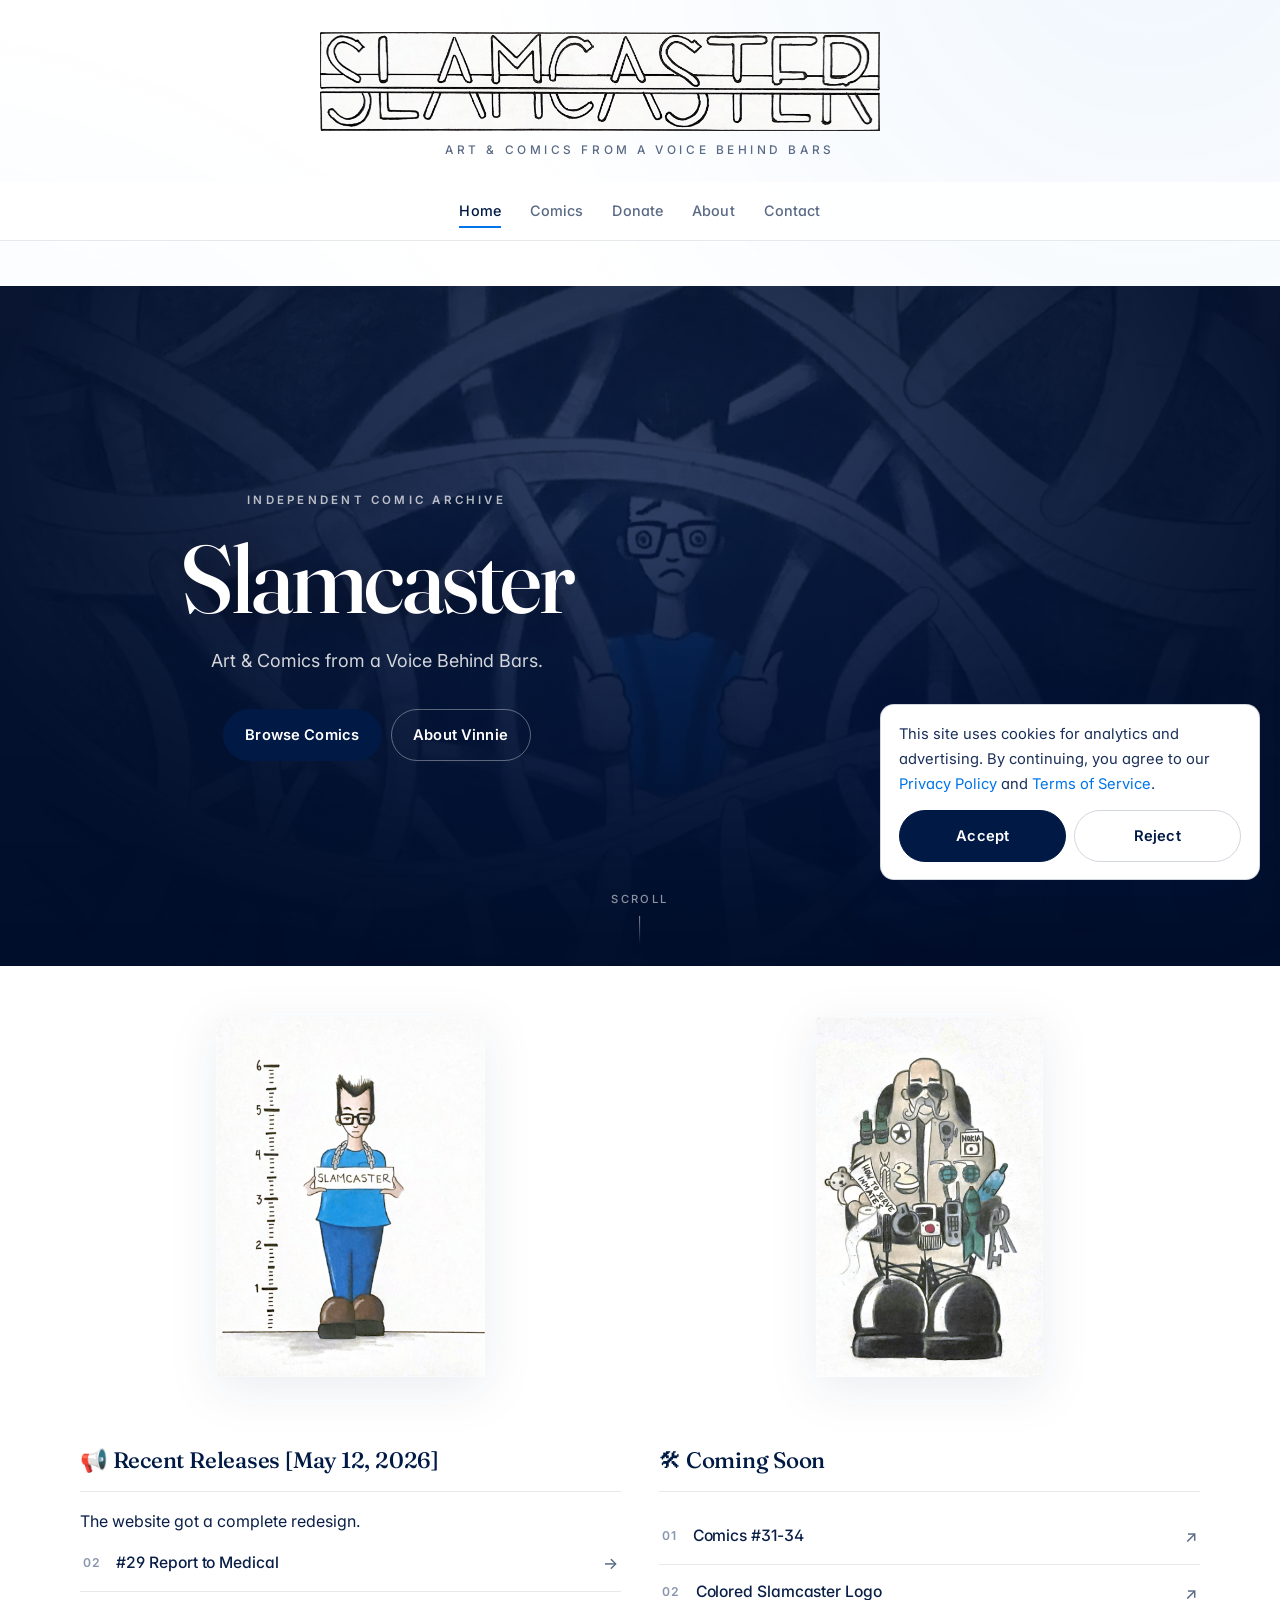
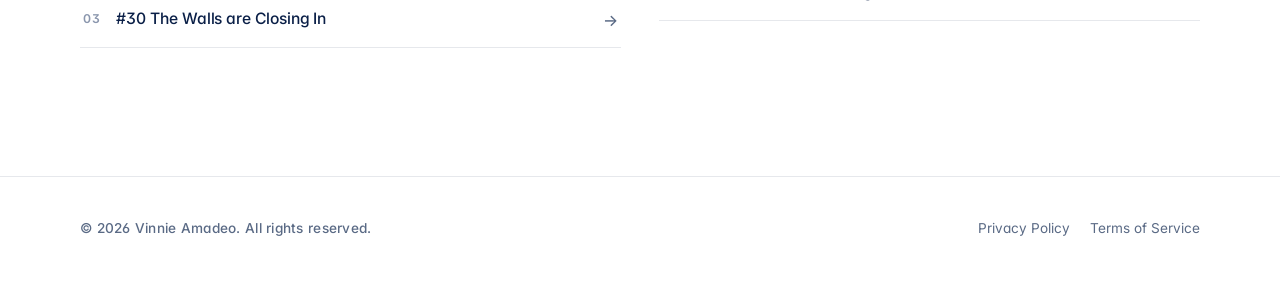
==== commit 8029c71b: "preliminary user behavior. comics 29 and 30" ====
--- a/index.html
+++ b/index.html
@@ -71,21 +71,18 @@
 
         <section class="content-grid two-column-grid home-list-grid">
         <article class="panel home-panel" data-reveal>
-          <h2 class="panel-title">&#128226; Recent Releases [Jan 5, 2026]</h2>
+          <h2 class="panel-title">&#128226; Recent Releases [May 12, 2026]</h2>
           <ul class="release-list">
-            <li><a class="release-link" href="comics.html#comic-23">#23 The Secret Lives of Lifers</a></li>
-            <li><a class="release-link" href="comics.html#comic-24">#24 Half-a-Minute to Chow</a></li>
-            <li><a class="release-link" href="comics.html#comic-25">#25 Slamcaster Self Help Classes that Didn&#39;t Make the Cut</a></li>
-            <li><a class="release-link" href="comics.html#comic-26">#26 Canteen Prices</a></li>
-            <li><a class="release-link" href="comics.html#comic-27">#27 Eating in the Chow Hall</a></li>
-            <li><a class="release-link" href="comics.html#comic-28">#28 Cellmate Roulette</a></li>
+            <li>The website got a complete redesign.</li>
+            <li><a class="release-link" href="comics.html#comic-29">#29 Report to Medical</a></li>
+            <li><a class="release-link" href="comics.html#comic-30">#30 The Walls are Closing In</a></li>
           </ul>
         </article>
 
         <article class="panel home-panel" data-reveal>
           <h2 class="panel-title">&#128736; Coming Soon</h2>
           <ul class="release-list">
-            <li><a class="release-link release-link-upcoming" href="comics.html#upcoming-comics-29-35">Comics #29-35</a></li>
+            <li><a class="release-link release-link-upcoming" href="comics.html#upcoming-comics-31-34">Comics #31-34</a></li>
             <li><a class="release-link release-link-upcoming" href="comics.html#upcoming-colored-slamcaster-logo">Colored Slamcaster Logo</a></li>
           </ul>
         </article>
--- a/assets/css/site.css
+++ b/assets/css/site.css
@@ -1342,7 +1342,6 @@
     grid-template-columns: 1fr;
   }
 
-  .home-identity,
   .future-release-list,
   .comic-grid,
   .two-column-grid {
@@ -1376,34 +1375,60 @@
 }
 
 @media (max-width: 700px) {
+  /* Tighter page rhythm ----------------------------------------------- */
   .page-width {
     width: min(100%, calc(100% - 1.5rem));
   }
 
+  body {
+    font-size: 15px;
+  }
+
+  .hero-header {
+    padding: 1rem 0 0.25rem;
+  }
+
+  .brand-logo {
+    width: min(100%, 420px);
+  }
+
+  .tagline {
+    font-size: 0.66rem;
+    letter-spacing: 0.24em;
+  }
+
+  /* Nav: drop backdrop-filter for perf, simpler drawer ----------------- */
   .nav-shell {
-    margin-top: 0.5rem;
+    margin-top: 0.65rem;
+    padding: 0.4rem 0;
+    background: rgba(255, 255, 255, 0.95);
+    backdrop-filter: none;
+    -webkit-backdrop-filter: none;
   }
 
   .nav-inner {
     justify-content: space-between;
+    padding: 0 0.25rem;
   }
 
   .menu-toggle {
     display: inline-flex;
+    padding: 0.5rem 0.8rem;
+    font-size: 0.85rem;
   }
 
   .site-nav {
     position: absolute;
-    top: calc(100% + 0.4rem);
-    left: 1rem;
-    right: 1rem;
+    top: calc(100% + 0.35rem);
+    left: 0.75rem;
+    right: 0.75rem;
     display: none;
     flex-direction: column;
-    padding: 0.55rem;
+    padding: 0.5rem;
     border: 1px solid var(--hairline-strong);
-    border-radius: 14px;
+    border-radius: 12px;
     background: var(--surface);
-    box-shadow: 0 20px 40px rgba(0, 28, 82, 0.14);
+    box-shadow: 0 18px 36px rgba(0, 28, 82, 0.14);
   }
 
   .site-nav.is-open {
@@ -1414,6 +1439,7 @@
     width: 100%;
     justify-content: flex-start;
     padding: 0.65rem 0.85rem;
+    font-size: 0.92rem;
   }
 
   .nav-link::after {
@@ -1421,75 +1447,234 @@
   }
 
   .nav-link[aria-current="page"] {
-    background: var(--paper-soft);
+    background: var(--paper-tint);
     border-radius: var(--radius-md);
   }
 
-  /* Home hero on mobile: shorter, no parallax (handled in JS) */
+  .page {
+    padding: 0 0 2.5rem;
+  }
+
+  /* Home hero on mobile: contained, no shadow on title ---------------- */
   .home-hero {
-    min-height: clamp(420px, 70vh, 560px);
+    min-height: clamp(380px, 64vh, 500px);
   }
 
   .home-hero-content {
-    padding: clamp(2rem, 8vw, 3rem) 1.25rem;
+    padding: 1.6rem 1.25rem 2.4rem;
+    gap: 0.7rem;
+  }
+
+  .home-hero-content .eyebrow {
+    font-size: 0.66rem;
+    letter-spacing: 0.22em;
+  }
+
+  .home-hero-content .page-title {
+    font-size: clamp(2.5rem, 11.5vw, 3.4rem);
+    text-shadow: none;
+  }
+
+  .home-hero-content .page-intro {
+    font-size: 0.94rem;
+    line-height: 1.55;
+  }
+
+  .home-hero-content .hero-actions {
+    width: 100%;
+    max-width: 280px;
+    margin: 0.4rem auto 0;
+    gap: 0.45rem;
+  }
+
+  .home-hero-scroll {
+    bottom: 0.85rem;
+    font-size: 0.62rem;
+    letter-spacing: 0.2em;
+  }
+
+  .home-hero-scroll::after {
+    height: 22px;
+  }
+
+  /* Identity row: stay 2-up but smaller ------------------------------- */
+  .home-identity {
+    grid-template-columns: 1fr 1fr;
     gap: 0.85rem;
-  }
-
-  .home-hero-content .page-title {
-    font-size: clamp(2.6rem, 12vw, 3.6rem);
-  }
-
-  .home-hero-content .page-intro {
-    font-size: 0.98rem;
-  }
-
-  .home-hero-scroll {
-    bottom: 0.9rem;
-  }
-
+    margin-top: 1.6rem;
+  }
+
+  .home-identity-item {
+    max-width: 100%;
+  }
+
+  .home-identity-item img {
+    max-height: 220px;
+  }
+
+  /* Section + grid spacing -------------------------------------------- */
+  .content-grid {
+    margin-top: 2rem;
+    gap: 1.8rem;
+  }
+
+  .future-release-panel {
+    margin-top: 1.8rem;
+  }
+
+  .panel-title {
+    margin-bottom: 0.85rem;
+    padding-bottom: 0.6rem;
+    font-size: 1.08rem;
+  }
+
+  /* Buttons stack ----------------------------------------------------- */
   .hero-actions,
   .cookie-actions {
     flex-direction: column;
   }
 
-  .home-hero-content .hero-actions {
-    width: 100%;
-    max-width: 320px;
-    margin-left: auto;
-    margin-right: auto;
-  }
-
-  .home-identity {
-    margin-top: clamp(2rem, 5vw, 3rem);
-  }
-
-  .page-hero {
-    gap: 1.4rem;
-  }
-
   .button,
   .button.small {
     width: 100%;
   }
 
+  /* Toolbar buttons stay inline so the row doesn't tower vertically */
+  .toolbar-actions,
+  .legal-toolbar-actions {
+    flex-wrap: nowrap;
+  }
+
+  .toolbar-actions .button,
+  .legal-toolbar-actions .button {
+    width: auto;
+    flex: 1 1 0;
+  }
+
+  /* Inner-page hero --------------------------------------------------- */
+  .page-hero {
+    gap: 1.2rem;
+  }
+
+  .page-hero:not(.home-hero) {
+    padding-top: 1.6rem;
+  }
+
+  .hero-copy {
+    gap: 0.65rem;
+  }
+
+  .page-title {
+    font-size: clamp(1.7rem, 7.5vw, 2.2rem);
+  }
+
+  .page-intro {
+    font-size: 0.96rem;
+  }
+
+  /* Contact mailing + email a hair tighter ----------------------------- */
+  .info-grid {
+    margin-top: 1.6rem;
+    gap: 1.6rem;
+  }
+
+  .contact-link {
+    font-size: 1.15rem;
+  }
+
+  .mail-card address {
+    font-size: 0.98rem;
+    line-height: 1.7;
+  }
+
+  /* Comic archive ----------------------------------------------------- */
+  .comic-archive {
+    margin-top: 1.6rem;
+  }
+
+  .archive-toolbar {
+    gap: 0.75rem;
+    margin-bottom: 1rem;
+    padding-bottom: 1rem;
+  }
+
+  .comic-toggle {
+    padding: 0.85rem 0;
+  }
+
+  .comic-name {
+    font-size: 0.98rem;
+  }
+
   .comic-actions {
     align-items: flex-start;
     flex-direction: column;
+    gap: 0.4rem;
+    margin-bottom: 0.85rem;
+  }
+
+  /* Legal accordions -------------------------------------------------- */
+  .legal-toolbar {
+    margin-bottom: 1.1rem;
+    padding-bottom: 1rem;
+    gap: 0.85rem;
   }
 
   .legal-summary {
     align-items: flex-start;
     flex-direction: column;
-    gap: 0.35rem;
+    gap: 0.25rem;
+    padding: 0.9rem 0;
   }
 
   .legal-summary-meta {
     white-space: normal;
   }
 
-  /* Bigger touch targets on inputs */
+  .legal-summary-title {
+    font-size: 0.98rem;
+  }
+
+  /* Inputs: bigger touch target ---------------------------------------- */
   .search-field input {
     padding: 0.85rem 1rem;
+    font-size: 16px; /* avoid iOS auto-zoom */
+  }
+
+  /* Footer stack ------------------------------------------------------ */
+  .site-footer {
+    margin-top: 2.5rem;
+    padding: 1.8rem 0 2rem;
+  }
+
+  .footer-inner {
+    flex-direction: column;
+    align-items: flex-start;
+    gap: 0.6rem;
+  }
+
+  .footer-links {
+    gap: 1rem;
+  }
+
+  /* Cookie banner: full width with safe-area --------------------------- */
+  .cookie-banner {
+    right: 0.75rem;
+    bottom: max(0.75rem, env(safe-area-inset-bottom));
+    width: calc(100% - 1.5rem);
+    padding: 0.95rem 1rem;
+    border-radius: 12px;
+  }
+
+  /* Snappier reveal animations on mobile (no jitter on scroll) -------- */
+  .js-ready [data-reveal] {
+    transform: none;
+    transition: opacity 0.3s ease;
+  }
+
+  /* Drop compositor hint where it isn't earning its keep */
+  .home-hero-bg {
+    will-change: auto;
   }
 }
 
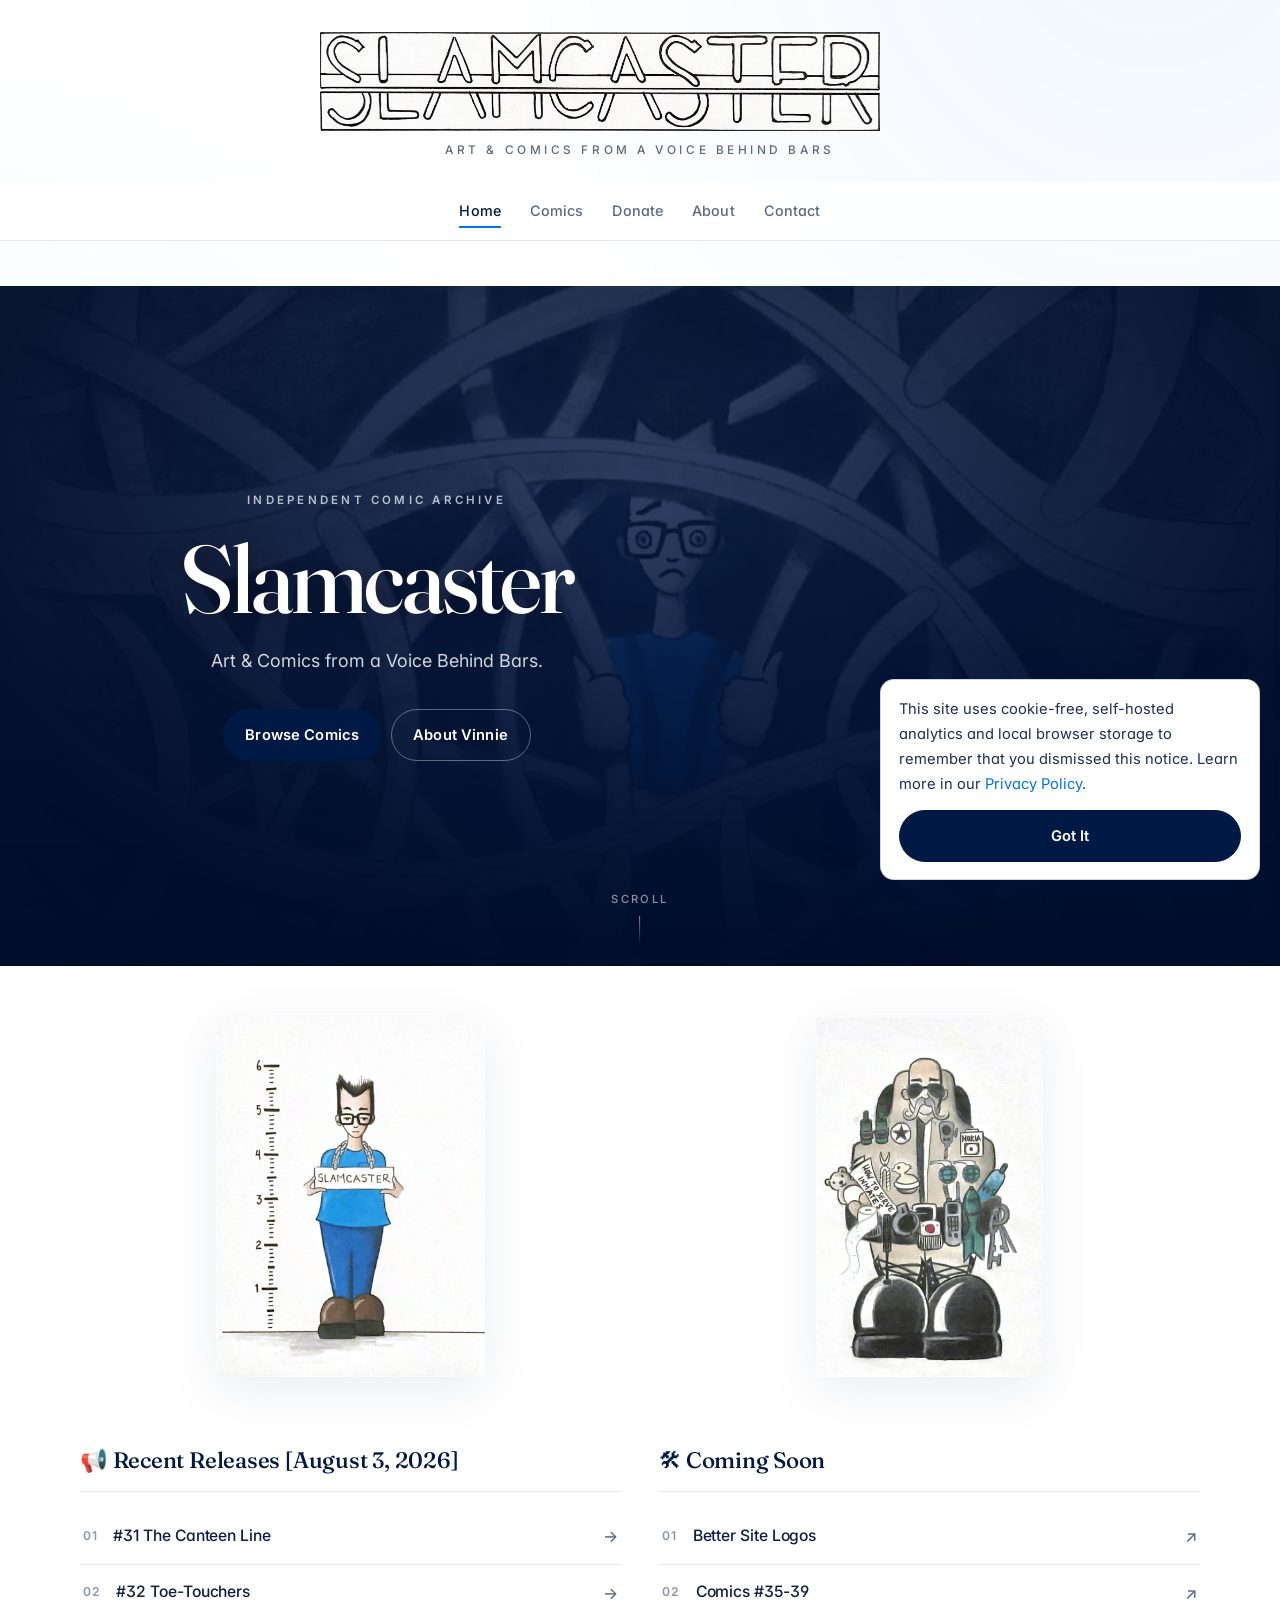
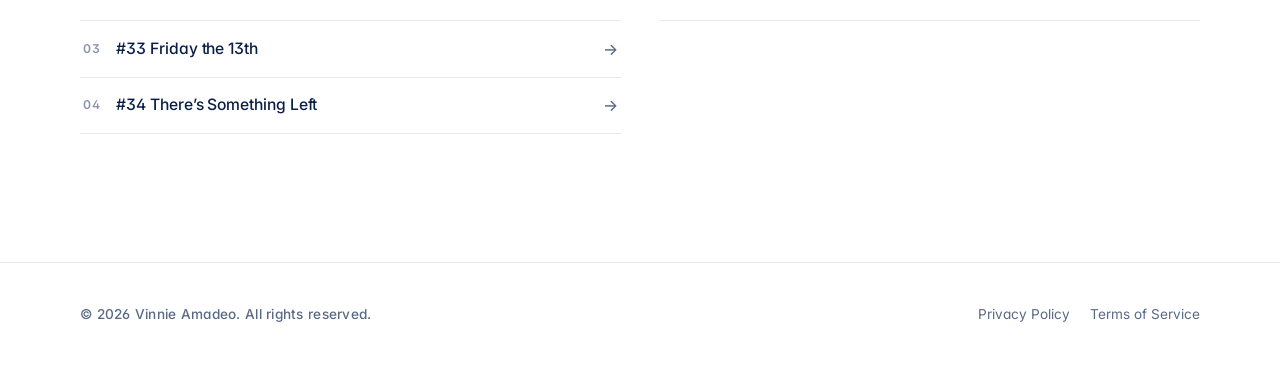
==== commit 4a1fa9cc: "new comics, TOS updates" ====
--- a/index.html
+++ b/index.html
@@ -3,27 +3,91 @@
 <head>
   <meta charset="UTF-8" />
   <meta name="viewport" content="width=device-width, initial-scale=1.0" />
-  <title>Slamcaster - Home</title>
+  <title>Slamcaster — Funny Prison Comedy Webcomic by Vinnie Amadeo</title>
+  <meta name="description" content="Slamcaster is an original prison comedy webcomic drawn by Vinnie Amadeo from inside the California penal system. Read 34 darkly funny comics about inmates, guards, chow hall food, and life behind bars — every strip rooted in a real event." />
+  <link rel="canonical" href="https://slamcaster.com/" />
+  <meta name="robots" content="index, follow, max-snippet:-1, max-image-preview:large" />
+  <meta name="author" content="Vinnie Amadeo" />
+  <meta property="og:site_name" content="Slamcaster" />
+  <meta property="og:type" content="website" />
+  <meta property="og:title" content="Slamcaster — Funny Prison Comedy Webcomic by Vinnie Amadeo" />
+  <meta property="og:description" content="An original prison comedy webcomic drawn from inside the California penal system. Darkly funny comics about inmates, guards, and life behind bars — every strip rooted in a real event." />
+  <meta property="og:url" content="https://slamcaster.com/" />
+  <meta property="og:image" content="https://slamcaster.com/logos/SCLOGO-PFP-1-min.png" />
+  <meta property="og:image:width" content="925" />
+  <meta property="og:image:height" content="925" />
+  <meta property="og:image:alt" content="Slamcaster logo: cartoon inmate Vinnie behind prison bars" />
+  <meta name="twitter:card" content="summary" />
+  <meta name="twitter:title" content="Slamcaster — Funny Prison Comedy Webcomic by Vinnie Amadeo" />
+  <meta name="twitter:description" content="An original prison comedy webcomic drawn from inside the California penal system. Every strip rooted in a real event." />
+  <meta name="twitter:image" content="https://slamcaster.com/logos/SCLOGO-PFP-1-min.png" />
   <link rel="icon" type="image/png" href="logos/SCLOGO-PFP-1-min.png" />
   <link rel="stylesheet" href="assets/css/site.css" />
-  <script async src="https://www.googletagmanager.com/gtag/js?id=G-ZVPXQR0PH9"></script>
-  <script>
-    window.dataLayer = window.dataLayer || [];
-    function gtag() { dataLayer.push(arguments); }
-    gtag("consent", "default", {
-      ad_storage: "denied",
-      analytics_storage: "denied"
-    });
-    gtag("js", new Date());
-    gtag("config", "G-ZVPXQR0PH9");
+  <!--
+    Slamcaster Analytics (self-hosted, no third parties).
+    Update the URLs below to point at wherever your analytics server is reachable:
+      Local testing:   http://localhost:8787
+      Production:      https://analytics.slamcaster.com  (requires DNS + a running server)
+    Until the server is reachable, this tag is a no-op — the page is unaffected.
+  -->
+  <script async src="https://analytics.slamcaster.com/tracker.js"
+          data-endpoint="https://analytics.slamcaster.com/api/collect"></script>
+  <script src="assets/js/site.js" defer></script>
+  <script type="application/ld+json">
+  {
+    "@context": "https://schema.org",
+    "@graph": [
+      {
+        "@type": "WebSite",
+        "@id": "https://slamcaster.com/#website",
+        "url": "https://slamcaster.com/",
+        "name": "Slamcaster",
+        "description": "Slamcaster is an original prison comedy webcomic drawn by Vinnie Amadeo from inside the California penal system.",
+        "inLanguage": "en",
+        "publisher": { "@id": "https://slamcaster.com/about.html#vinnie" }
+      },
+      {
+        "@type": "ComicSeries",
+        "@id": "https://slamcaster.com/#series",
+        "name": "Slamcaster",
+        "alternateName": "Slamcaster: Art & Comics from a Voice Behind Bars",
+        "url": "https://slamcaster.com/comics.html",
+        "image": "https://slamcaster.com/logos/SCLOGO-PFP-1-min.png",
+        "description": "An independent, darkly funny webcomic about everyday life in prison — inmates, guards, chow hall food, canteen prices, cellmates, and the absurd bureaucracy behind bars. Every comic is rooted in a real event.",
+        "genre": ["Comedy", "Satire", "Humor", "Slice of Life"],
+        "keywords": "prison comic, prison humor, carceral comedy, dark comedy webcomic, indie webcomic, inmate art, jail comic, incarceration satire, funny comics",
+        "about": [
+          { "@type": "Thing", "name": "Prison life" },
+          { "@type": "Thing", "name": "Incarceration" },
+          { "@type": "Thing", "name": "Dark comedy" },
+          { "@type": "Thing", "name": "Satire" }
+        ],
+        "inLanguage": "en",
+        "isAccessibleForFree": true,
+        "accessMode": ["textual", "visual"],
+        "accessibilityFeature": ["alternativeText", "transcript"],
+        "accessibilitySummary": "Every comic is accompanied by descriptive alternative text and a panel-by-panel transcript.",
+        "creator": { "@id": "https://slamcaster.com/about.html#vinnie" },
+        "author": { "@id": "https://slamcaster.com/about.html#vinnie" },
+        "publisher": { "@id": "https://slamcaster.com/about.html#vinnie" }
+      },
+      {
+        "@type": "Person",
+        "@id": "https://slamcaster.com/about.html#vinnie",
+        "name": "Vinnie Amadeo",
+        "url": "https://slamcaster.com/about.html",
+        "jobTitle": "Cartoonist",
+        "description": "Comic artist drawing the Slamcaster series from inside the California penal system, with more than a decade of art practice and formal study in comics and sequential art."
+      }
+    ]
+  }
   </script>
-  <script src="assets/js/site.js" defer></script>
 </head>
 <body>
   <div class="site-shell">
     <header class="hero-header">
       <div class="page-width header-inner" data-reveal>
-        <a class="brand-link" href="index.html" aria-label="Slamcaster home">
+        <a class="brand-link" href="./" aria-label="Slamcaster home">
           <img class="brand-logo" src="Sc-logo1-1.png" alt="Slamcaster Logo" />
         </a>
         <p class="tagline">Art &amp; Comics from a Voice Behind Bars</p>
@@ -34,7 +98,7 @@
       <div class="page-width nav-inner">
         <button class="menu-toggle" type="button" aria-expanded="false" aria-controls="site-nav" data-menu-toggle>Menu</button>
         <nav class="site-nav" id="site-nav" data-site-nav>
-          <a class="nav-link" href="index.html">Home</a>
+          <a class="nav-link" href="./">Home</a>
           <a class="nav-link" href="comics.html">Comics</a>
           <a class="nav-link" href="donate.html">Donate</a>
           <a class="nav-link" href="about.html">About</a>
@@ -62,28 +126,29 @@
       <div class="page-width">
         <section class="home-identity" data-reveal aria-label="Slamcaster artwork">
           <a class="home-identity-item" href="about.html" aria-label="About Vinnie">
-            <img src="logos/SCLOGO-vinnie-mugshot-1-min.png" alt="Mugshot Logo" loading="lazy" />
+            <img src="logos/SCLOGO-vinnie-mugshot-1-min.png" alt="Cartoon mugshot of Vinnie, the Slamcaster comic artist, holding a booking placard" loading="lazy" />
           </a>
           <a class="home-identity-item" href="donate.html" aria-label="Support the work">
-            <img src="logos/SCLOGO-warden-1-min.png" alt="Warden Logo" loading="lazy" />
+            <img src="logos/SCLOGO-warden-1-min.png" alt="Cartoon prison warden character from the Slamcaster comic series" loading="lazy" />
           </a>
         </section>
 
         <section class="content-grid two-column-grid home-list-grid">
         <article class="panel home-panel" data-reveal>
-          <h2 class="panel-title">&#128226; Recent Releases [May 12, 2026]</h2>
+          <h2 class="panel-title">&#128226; Recent Releases [August 3, 2026]</h2>
           <ul class="release-list">
-            <li>The website got a complete redesign.</li>
-            <li><a class="release-link" href="comics.html#comic-29">#29 Report to Medical</a></li>
-            <li><a class="release-link" href="comics.html#comic-30">#30 The Walls are Closing In</a></li>
+            <li><a class="release-link" href="comics.html#comic-31">#31 The Canteen Line</a></li>
+            <li><a class="release-link" href="comics.html#comic-32">#32 Toe-Touchers</a></li>
+            <li><a class="release-link" href="comics.html#comic-33">#33 Friday the 13th</a></li>
+            <li><a class="release-link" href="comics.html#comic-34">#34 There’s Something Left</a></li>
           </ul>
         </article>
 
         <article class="panel home-panel" data-reveal>
           <h2 class="panel-title">&#128736; Coming Soon</h2>
           <ul class="release-list">
-            <li><a class="release-link release-link-upcoming" href="comics.html#upcoming-comics-31-34">Comics #31-34</a></li>
-            <li><a class="release-link release-link-upcoming" href="comics.html#upcoming-colored-slamcaster-logo">Colored Slamcaster Logo</a></li>
+            <li><a class="release-link release-link-upcoming" href="comics.html#upcoming-better-site-logos">Better Site Logos</a></li>
+            <li><a class="release-link release-link-upcoming" href="comics.html#upcoming-comics-35-39">Comics #35-39</a></li>
           </ul>
         </article>
         </section>
--- a/assets/css/site.css
+++ b/assets/css/site.css
@@ -1047,6 +1047,31 @@
   background: var(--surface);
 }
 
+.comic-transcript {
+  margin-top: 1rem;
+  padding: 0.75rem 1rem;
+  background: var(--paper-soft);
+  border: 1px solid var(--hairline);
+  border-radius: var(--radius-sm);
+  font-size: 0.92rem;
+  color: var(--ink-soft);
+}
+
+.comic-transcript summary {
+  cursor: pointer;
+  font-weight: 600;
+  color: var(--muted);
+  font-size: 0.88rem;
+}
+
+.comic-transcript summary:hover {
+  color: var(--accent);
+}
+
+.comic-transcript p {
+  margin: 0.75rem 0 0;
+}
+
 .empty-state {
   margin: 0 0 1.5rem;
   color: var(--muted);
